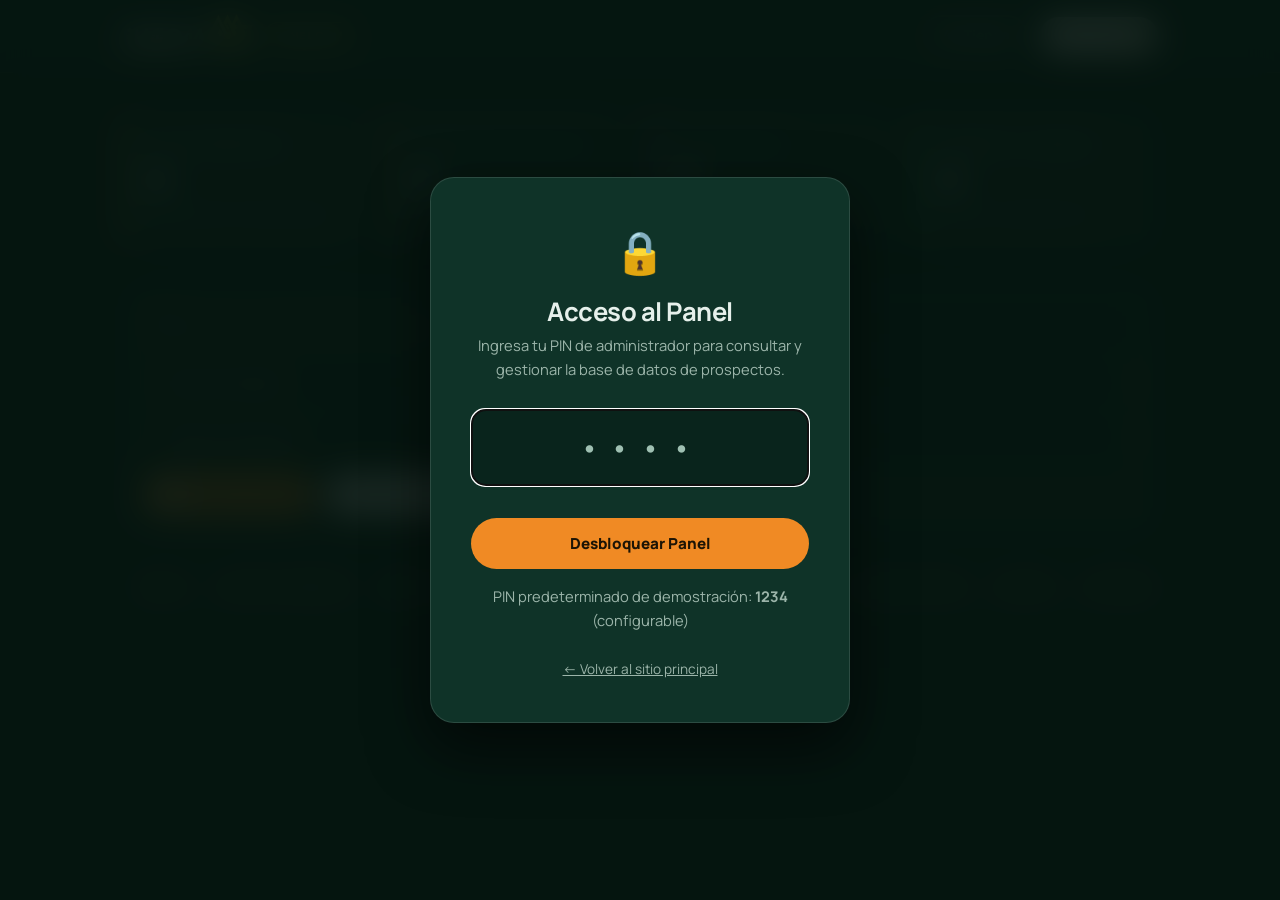
==== admin.html @ a4f00537 "Implementar Panel de Administrador (admin.html), base de datos interactiva exportable y Asistente de" ====
<!DOCTYPE html>
<html lang="es">

<head>
    <meta charset="UTF-8">
    <meta name="viewport" content="width=device-width, initial-scale=1">
    <title>Panel de Administración | ShalomIndustrial Leads</title>
    <link rel="preconnect" href="https://fonts.googleapis.com">
    <link rel="preconnect" href="https://fonts.gstatic.com" crossorigin>
    <link href="https://fonts.googleapis.com/css2?family=Manrope:wght@400;500;600;700;800&display=swap" rel="stylesheet">
    <link rel="stylesheet" href="styles.css">
    <style>
        /* Estilos dedicados para el Panel de Administración */
        .admin-body {
            background: #081a14;
            color: #e6f0eb;
            min-height: 100vh;
        }

        .admin-header {
            background: rgba(10, 40, 32, 0.95);
            border-bottom: 1px solid rgba(255, 255, 255, 0.08);
            position: sticky;
            top: 0;
            z-index: 100;
            backdrop-filter: blur(12px);
        }

        .admin-nav {
            display: flex;
            align-items: center;
            justify-content: space-between;
            height: 72px;
        }

        .admin-badge {
            background: rgba(232, 212, 77, 0.15);
            border: 1px solid rgba(232, 212, 77, 0.4);
            color: var(--limon);
            font-size: 0.72rem;
            font-weight: 800;
            padding: 4px 10px;
            border-radius: 999px;
            text-transform: uppercase;
            letter-spacing: 0.06em;
            margin-left: 10px;
        }

        .admin-main {
            padding: 36px 0 70px;
        }

        /* Bloqueo por PIN */
        .pin-overlay {
            position: fixed;
            inset: 0;
            background: rgba(6, 21, 16, 0.92);
            backdrop-filter: blur(16px);
            z-index: 9999;
            display: flex;
            align-items: center;
            justify-content: center;
            padding: 20px;
        }

        .pin-card {
            background: #0f3328;
            border: 1px solid rgba(255, 255, 255, 0.12);
            border-radius: 24px;
            padding: 40px;
            max-width: 420px;
            width: 100%;
            text-align: center;
            box-shadow: 0 24px 60px rgba(0, 0, 0, 0.6);
        }

        .pin-card h2 {
            font-size: 1.6rem;
            margin-bottom: 8px;
        }

        .pin-card p {
            color: #9cb5aa;
            font-size: 0.92rem;
            margin-bottom: 24px;
        }

        .pin-input {
            width: 100%;
            font-size: 2rem;
            letter-spacing: 0.3em;
            text-align: center;
            padding: 12px;
            margin-bottom: 18px;
            background: #09241c;
            border: 1px solid #235443;
            border-radius: 14px;
            color: #fff;
        }

        .pin-btn {
            width: 100%;
            padding: 13px;
        }

        .pin-hint {
            margin-top: 16px;
            font-size: 0.78rem;
            color: #7b998d;
        }

        /* KPIs */
        .kpis-grid {
            display: grid;
            grid-template-columns: repeat(auto-fit, minmax(220px, 1fr));
            gap: 20px;
            margin-bottom: 32px;
        }

        .kpi-card {
            background: #0d2a21;
            border: 1px solid rgba(255, 255, 255, 0.08);
            border-radius: 18px;
            padding: 24px;
            position: relative;
            overflow: hidden;
            transition: transform 0.2s ease, border-color 0.2s ease;
        }

        .kpi-card:hover {
            transform: translateY(-2px);
            border-color: rgba(232, 212, 77, 0.3);
        }

        .kpi-card::before {
            content: "";
            position: absolute;
            left: 0;
            top: 0;
            bottom: 0;
            width: 4px;
            background: var(--kpi-color, var(--limon));
        }

        .kpi-label {
            font-size: 0.8rem;
            font-weight: 700;
            text-transform: uppercase;
            letter-spacing: 0.05em;
            color: #8dafa1;
            margin-bottom: 8px;
            display: block;
        }

        .kpi-val {
            font-size: 2.2rem;
            font-weight: 800;
            color: #fff;
            line-height: 1;
        }

        .kpi-sub {
            font-size: 0.78rem;
            color: #6d8e80;
            margin-top: 8px;
        }

        /* Barra de Control */
        .control-bar {
            background: #0d2a21;
            border: 1px solid rgba(255, 255, 255, 0.08);
            border-radius: 18px;
            padding: 20px;
            margin-bottom: 24px;
            display: flex;
            flex-wrap: wrap;
            gap: 14px;
            align-items: center;
            justify-content: space-between;
        }

        .search-filters {
            display: flex;
            flex-wrap: wrap;
            gap: 12px;
            flex-grow: 1;
        }

        .search-input {
            min-width: 240px;
            padding: 10px 14px;
            background: #071f17;
            border: 1px solid #1c4b3b;
            color: #fff;
            border-radius: 10px;
            font-size: 0.9rem;
        }

        .filter-select {
            padding: 10px 14px;
            background: #071f17;
            border: 1px solid #1c4b3b;
            color: #fff;
            border-radius: 10px;
            font-size: 0.9rem;
            cursor: pointer;
        }

        .admin-actions {
            display: flex;
            flex-wrap: wrap;
            gap: 10px;
        }

        /* Tabla de Prospectos */
        .table-responsive {
            background: #0d2a21;
            border: 1px solid rgba(255, 255, 255, 0.08);
            border-radius: 20px;
            overflow-x: auto;
            box-shadow: 0 12px 36px rgba(0, 0, 0, 0.25);
        }

        .leads-table {
            width: 100%;
            border-collapse: collapse;
            text-align: left;
            font-size: 0.9rem;
        }

        .leads-table th {
            background: rgba(0, 0, 0, 0.25);
            padding: 16px 18px;
            font-size: 0.76rem;
            text-transform: uppercase;
            letter-spacing: 0.06em;
            color: #8dafa1;
            border-bottom: 1px solid rgba(255, 255, 255, 0.08);
            white-space: nowrap;
        }

        .leads-table td {
            padding: 16px 18px;
            border-bottom: 1px solid rgba(255, 255, 255, 0.05);
            vertical-align: middle;
        }

        .leads-table tr:hover {
            background: rgba(255, 255, 255, 0.02);
        }

        .lead-name {
            font-weight: 700;
            color: #fff;
            font-size: 0.95rem;
            margin-bottom: 2px;
        }

        .lead-source {
            font-size: 0.74rem;
            color: #7b998d;
        }

        .lead-date {
            font-size: 0.8rem;
            color: #9cb5aa;
            white-space: nowrap;
        }

        .lead-phone {
            display: inline-flex;
            align-items: center;
            gap: 6px;
            color: #e2ede7;
            text-decoration: none;
            font-weight: 600;
        }

        .lead-phone:hover {
            color: var(--limon);
        }

        .lead-email {
            color: #9cb5aa;
            text-decoration: none;
            font-size: 0.84rem;
            display: block;
        }

        .lead-email:hover {
            text-decoration: underline;
            color: #fff;
        }

        .product-badge {
            display: inline-block;
            padding: 4px 10px;
            border-radius: 8px;
            font-size: 0.78rem;
            font-weight: 700;
            background: rgba(240, 138, 36, 0.14);
            border: 1px solid rgba(240, 138, 36, 0.3);
            color: #f7a858;
            white-space: nowrap;
        }

        .status-select {
            padding: 6px 10px;
            border-radius: 8px;
            font-size: 0.82rem;
            font-weight: 700;
            border: 1px solid transparent;
            cursor: pointer;
            background: #09241c;
            color: #fff;
        }

        .status-Nuevo {
            background: rgba(240, 138, 36, 0.18);
            border-color: rgba(240, 138, 36, 0.5);
            color: #ffaa5b;
        }

        .status-Contactado {
            background: rgba(56, 149, 255, 0.18);
            border-color: rgba(56, 149, 255, 0.5);
            color: #78b8ff;
        }

        .status-Cotizado {
            background: rgba(175, 82, 222, 0.18);
            border-color: rgba(175, 82, 222, 0.5);
            color: #d19bff;
        }

        .status-Cerrado {
            background: rgba(37, 211, 102, 0.18);
            border-color: rgba(37, 211, 102, 0.5);
            color: #4eed88;
        }

        .table-actions {
            display: flex;
            align-items: center;
            gap: 8px;
            white-space: nowrap;
        }

        .btn-wa-table {
            background: #25d366;
            color: #fff;
            padding: 7px 12px;
            border-radius: 8px;
            font-size: 0.8rem;
            font-weight: 700;
            text-decoration: none;
            display: inline-flex;
            align-items: center;
            gap: 6px;
            transition: transform 0.15s ease, background-color 0.15s ease;
        }

        .btn-wa-table:hover {
            background: #1eb857;
            transform: scale(1.04);
            color: #fff;
        }

        .btn-del {
            background: rgba(235, 87, 87, 0.12);
            border: 1px solid rgba(235, 87, 87, 0.3);
            color: #ff7b7b;
            padding: 6px 10px;
            border-radius: 8px;
            cursor: pointer;
            font-size: 0.8rem;
            transition: all 0.2s ease;
        }

        .btn-del:hover {
            background: #eb5757;
            color: #fff;
        }

        .empty-state {
            padding: 60px 20px;
            text-align: center;
            color: #8dafa1;
        }

        .empty-state p {
            margin-top: 8px;
            font-size: 0.95rem;
        }

        /* Modal Nuevo Lead */
        .modal {
            position: fixed;
            inset: 0;
            background: rgba(0, 0, 0, 0.7);
            backdrop-filter: blur(8px);
            z-index: 99999;
            display: none;
            align-items: center;
            justify-content: center;
            padding: 20px;
        }

        .modal-content {
            background: #0f3328;
            border: 1px solid rgba(255, 255, 255, 0.12);
            border-radius: 20px;
            padding: 32px;
            max-width: 500px;
            width: 100%;
        }

        .modal-header {
            display: flex;
            justify-content: space-between;
            align-items: center;
            margin-bottom: 20px;
        }

        .close-modal {
            background: transparent;
            border: none;
            color: #8dafa1;
            font-size: 1.5rem;
            cursor: pointer;
        }

        .close-modal:hover {
            color: #fff;
        }
    </style>
</head>

<body class="admin-body">

    <!-- Bloqueo de Acceso con PIN (PIN predeterminado: 1234) -->
    <div id="pin-overlay" class="pin-overlay">
        <div class="pin-card">
            <div style="font-size: 2.6rem; margin-bottom: 12px;">🔒</div>
            <h2>Acceso al Panel</h2>
            <p>Ingresa tu PIN de administrador para consultar y gestionar la base de datos de prospectos.</p>
            <form id="pin-form">
                <input type="password" id="admin-pin-input" class="pin-input" maxlength="6" placeholder="••••" autocomplete="current-password" autofocus required>
                <button type="submit" class="btn btn-main pin-btn">Desbloquear Panel</button>
            </form>
            <p class="pin-hint">PIN predeterminado de demostración: <strong>1234</strong> (configurable)</p>
            <div style="margin-top: 14px;">
                <a href="index.html" style="color: #9cb5aa; font-size: 0.85rem; text-decoration: underline;">← Volver al sitio principal</a>
            </div>
        </div>
    </div>

    <!-- Header del Panel -->
    <header class="admin-header">
        <div class="wrap admin-nav">
            <div style="display: flex; align-items: center;">
                <a href="index.html" class="logo" title="Volver al sitio web">
                    <img src="logo.png" alt="Shalom Industrial" class="logo-img">
                </a>
                <span class="admin-badge">Panel CRM</span>
            </div>
            <div style="display: flex; align-items: center; gap: 12px;">
                <a href="index.html" class="btn btn-ghost" style="padding: 8px 16px; font-size: 0.85rem; border-color: rgba(255,255,255,0.2);">Ver Tienda</a>
                <button id="btn-lock" class="btn btn-ghost" style="padding: 8px 16px; font-size: 0.85rem; border-color: rgba(255,255,255,0.2);">Bloquear 🔒</button>
            </div>
        </div>
    </header>

    <!-- Contenido Principal -->
    <main class="admin-main">
        <div class="wrap">

            <!-- KPIs -->
            <div class="kpis-grid">
                <div class="kpi-card" style="--kpi-color: var(--limon);">
                    <span class="kpi-label">Total Prospectos</span>
                    <div class="kpi-val" id="kpi-total">0</div>
                    <div class="kpi-sub">Registrados en la base de datos</div>
                </div>
                <div class="kpi-card" style="--kpi-color: #ffaa5b;">
                    <span class="kpi-label">Nuevos por Contactar</span>
                    <div class="kpi-val" id="kpi-nuevos">0</div>
                    <div class="kpi-sub">Requieren primera llamada/chat</div>
                </div>
                <div class="kpi-card" style="--kpi-color: #d19bff;">
                    <span class="kpi-label">En Cotización</span>
                    <div class="kpi-val" id="kpi-cotizados">0</div>
                    <div class="kpi-sub">Propuesta enviada al empaque</div>
                </div>
                <div class="kpi-card" style="--kpi-color: #4eed88;">
                    <span class="kpi-label">Cerrados / Ganados</span>
                    <div class="kpi-val" id="kpi-cerrados">0</div>
                    <div class="kpi-sub">Clientes con pedido formal</div>
                </div>
            </div>

            <!-- Barra de Búsqueda y Control -->
            <div class="control-bar">
                <div class="search-filters">
                    <input type="text" id="admin-search" class="search-input" placeholder="🔍 Buscar por nombre, teléfono, empresa...">
                    <select id="filter-estado" class="filter-select">
                        <option value="todos">Todos los Estados</option>
                        <option value="Nuevo">Nuevos</option>
                        <option value="Contactado">Contactados</option>
                        <option value="Cotizado">Cotizados</option>
                        <option value="Cerrado">Cerrados</option>
                    </select>
                    <select id="filter-producto" class="filter-select">
                        <option value="todos">Todos los Productos</option>
                        <option value="Carnauba">Cera Carnauba</option>
                        <option value="Normal">Cera Normal</option>
                        <option value="Saniclean">Saniclean</option>
                        <option value="Sin Gras">Sin Gras</option>
                    </select>
                </div>
                <div class="admin-actions">
                    <button id="btn-export-csv" class="btn btn-main" style="padding: 10px 18px; font-size: 0.88rem;">📊 Exportar a Excel</button>
                    <button id="btn-new-lead" class="btn btn-ghost" style="padding: 10px 18px; font-size: 0.88rem; border-color: rgba(255,255,255,0.2);">+ Nuevo Prospecto</button>
                    <button id="btn-seed" class="btn btn-ghost" style="padding: 10px 14px; font-size: 0.82rem; border-color: rgba(255,255,255,0.2);" title="Cargar 3 prospectos de prueba">🧪 Cargar Demo</button>
                </div>
            </div>

            <!-- Tabla de Prospectos -->
            <div class="table-responsive">
                <table class="leads-table">
                    <thead>
                        <tr>
                            <th>Fecha</th>
                            <th>Cliente / Empresa</th>
                            <th>Teléfono / WhatsApp</th>
                            <th>Correo</th>
                            <th>Producto de Interés</th>
                            <th>Volumen / Notas</th>
                            <th>Estado</th>
                            <th>Acciones</th>
                        </tr>
                    </thead>
                    <tbody id="leads-tbody">
                        <!-- Generado dinámicamente con JavaScript -->
                    </tbody>
                </table>
                <div id="empty-state" class="empty-state" style="display: none;">
                    <div style="font-size: 2.4rem;">📭</div>
                    <h3>No se encontraron prospectos</h3>
                    <p>No hay registros que coincidan con los filtros o la base de datos aún no tiene solicitudes.</p>
                </div>
            </div>

        </div>
    </main>

    <!-- Modal Nuevo Prospecto Manual -->
    <div id="modal-new-lead" class="modal">
        <div class="modal-content">
            <div class="modal-header">
                <h3>Agregar Prospecto Manual</h3>
                <button type="button" class="close-modal" id="close-modal-lead">&times;</button>
            </div>
            <form id="form-manual-lead">
                <div style="display: grid; gap: 12px;">
                    <input type="text" id="manual-nombre" placeholder="Nombre completo o Empresa" required>
                    <input type="tel" id="manual-telefono" placeholder="Teléfono o WhatsApp (10 dígitos)" required>
                    <input type="email" id="manual-email" placeholder="Correo electrónico">
                    <select id="manual-interes" required>
                        <option value="Cera con Carnauba ($9,000)">Cera con Carnauba ($9,000)</option>
                        <option value="Cera Normal ($5,000)">Cera Normal ($5,000)</option>
                        <option value="Saniclean 20 lt ($1,350)">Saniclean 20 lt ($1,350)</option>
                        <option value="Sin Gras 20 lt ($1,350)">Sin Gras 20 lt ($1,350)</option>
                        <option value="Sin Gras 200 lt ($9,500)">Sin Gras 200 lt ($9,500)</option>
                    </select>
                    <textarea id="manual-mensaje" rows="3" placeholder="Volumen estimado y destino"></textarea>
                    <button type="submit" class="btn btn-main" style="width: 100%;">Guardar Prospecto</button>
                </div>
            </form>
        </div>
    </div>

    <!-- Scripts -->
    <script src="script.js"></script>
    <script>
        document.addEventListener('DOMContentLoaded', () => {
            const PIN_STORAGE_KEY = 'shalom_admin_auth';
            const CORRECT_PIN = localStorage.getItem('shalom_admin_custom_pin') || '1234';

            const pinOverlay = document.getElementById('pin-overlay');
            const pinForm = document.getElementById('pin-form');
            const pinInput = document.getElementById('admin-pin-input');
            const btnLock = document.getElementById('btn-lock');

            // 1. Verificación de Autenticación
            if (sessionStorage.getItem(PIN_STORAGE_KEY) === 'true') {
                pinOverlay.style.display = 'none';
                renderDashboard();
            } else {
                pinOverlay.style.display = 'flex';
                pinInput.focus();
            }

            pinForm.addEventListener('submit', (e) => {
                e.preventDefault();
                if (pinInput.value === CORRECT_PIN) {
                    sessionStorage.setItem(PIN_STORAGE_KEY, 'true');
                    pinOverlay.style.display = 'none';
                    renderDashboard();
                } else {
                    alert('PIN incorrecto. Intenta nuevamente.');
                    pinInput.value = '';
                    pinInput.focus();
                }
            });

            btnLock.addEventListener('click', () => {
                sessionStorage.removeItem(PIN_STORAGE_KEY);
                pinOverlay.style.display = 'flex';
                pinInput.value = '';
                pinInput.focus();
            });

            // 2. Renderizado del Dashboard y Leads
            const tbody = document.getElementById('leads-tbody');
            const emptyState = document.getElementById('empty-state');
            const searchInput = document.getElementById('admin-search');
            const filterEstado = document.getElementById('filter-estado');
            const filterProducto = document.getElementById('filter-producto');

            function renderDashboard() {
                if (!window.ShalomDB) return;
                const leads = window.ShalomDB.getLeads();

                // Actualizar KPIs
                document.getElementById('kpi-total').textContent = leads.length;
                document.getElementById('kpi-nuevos').textContent = leads.filter(l => l.estado === 'Nuevo').length;
                document.getElementById('kpi-cotizados').textContent = leads.filter(l => l.estado === 'Cotizado').length;
                document.getElementById('kpi-cerrados').textContent = leads.filter(l => l.estado === 'Cerrado').length;

                // Filtrar leads
                const query = (searchInput.value || '').toLowerCase().trim();
                const estadoVal = filterEstado.value;
                const productoVal = filterProducto.value;

                const filtered = leads.filter(l => {
                    const matchQuery = !query || 
                        (l.nombre && l.nombre.toLowerCase().includes(query)) ||
                        (l.telefono && l.telefono.toLowerCase().includes(query)) ||
                        (l.email && l.email.toLowerCase().includes(query)) ||
                        (l.interes && l.interes.toLowerCase().includes(query)) ||
                        (l.mensaje && l.mensaje.toLowerCase().includes(query));

                    const matchEstado = estadoVal === 'todos' || l.estado === estadoVal;
                    const matchProducto = productoVal === 'todos' || (l.interes && l.interes.toLowerCase().includes(productoVal.toLowerCase()));

                    return matchQuery && matchEstado && matchProducto;
                });

                if (filtered.length === 0) {
                    tbody.innerHTML = '';
                    emptyState.style.display = 'block';
                    return;
                }

                emptyState.style.display = 'none';
                tbody.innerHTML = filtered.map(lead => {
                    const cleanPhone = (lead.telefono || '').replace(/\D/g, '');
                    const waText = encodeURIComponent(`Hola ${lead.nombre}, te contactamos de ShalomIndustrial respecto a tu solicitud de ${lead.interes}. ¿En qué podemos apoyarte?`);
                    const waLink = `https://wa.me/${cleanPhone.startsWith('52') ? cleanPhone : '52' + cleanPhone}?text=${waText}`;

                    return `
                        <tr data-id="${lead.id}">
                            <td>
                                <div class="lead-date">${lead.fecha}</div>
                                <div class="lead-source">${lead.origen || 'Web'}</div>
                            </td>
                            <td>
                                <div class="lead-name">${lead.nombre}</div>
                            </td>
                            <td>
                                <a href="tel:${cleanPhone}" class="lead-phone">📞 ${lead.telefono}</a>
                            </td>
                            <td>
                                ${lead.email ? `<a href="mailto:${lead.email}" class="lead-email">${lead.email}</a>` : '<span style="color:#6d8e80;">-</span>'}
                            </td>
                            <td>
                                <span class="product-badge">${lead.interes}</span>
                            </td>
                            <td style="max-width: 240px; font-size: 0.85rem; color: #b6cec4;">
                                ${lead.mensaje}
                            </td>
                            <td>
                                <select class="status-select status-${lead.estado}" onchange="changeStatus('${lead.id}', this.value)">
                                    <option value="Nuevo" ${lead.estado === 'Nuevo' ? 'selected' : ''}>Nuevo</option>
                                    <option value="Contactado" ${lead.estado === 'Contactado' ? 'selected' : ''}>Contactado</option>
                                    <option value="Cotizado" ${lead.estado === 'Cotizado' ? 'selected' : ''}>Cotizado</option>
                                    <option value="Cerrado" ${lead.estado === 'Cerrado' ? 'selected' : ''}>Cerrado</option>
                                </select>
                            </td>
                            <td>
                                <div class="table-actions">
                                    <a href="${waLink}" target="_blank" rel="noopener noreferrer" class="btn-wa-table" title="Enviar WhatsApp al prospecto">
                                        💬 WhatsApp
                                    </a>
                                    <button class="btn-del" onclick="deleteLead('${lead.id}')" title="Eliminar registro">✕</button>
                                </div>
                            </td>
                        </tr>
                    `;
                }).join('');
            }

            // Exponer funciones globales para interactuar con la tabla
            window.changeStatus = function (id, nuevoEstado) {
                if (window.ShalomDB.updateLeadStatus(id, nuevoEstado)) {
                    renderDashboard();
                }
            };

            window.deleteLead = function (id) {
                if (confirm('¿Estás seguro de que deseas eliminar este prospecto?')) {
                    if (window.ShalomDB.deleteLead(id)) {
                        renderDashboard();
                    }
                }
            };

            // Eventos de búsqueda y filtros
            searchInput.addEventListener('input', renderDashboard);
            filterEstado.addEventListener('change', renderDashboard);
            filterProducto.addEventListener('change', renderDashboard);

            // Exportación CSV
            document.getElementById('btn-export-csv').addEventListener('click', () => {
                window.ShalomDB.exportCSV();
            });

            // Cargar datos demo si se presiona el botón
            document.getElementById('btn-seed').addEventListener('click', () => {
                window.ShalomDB.seedSamples();
                renderDashboard();
            });

            // Modal Nuevo Prospecto Manual
            const modal = document.getElementById('modal-new-lead');
            const btnOpenModal = document.getElementById('btn-new-lead');
            const btnCloseModal = document.getElementById('close-modal-lead');
            const formManual = document.getElementById('form-manual-lead');

            btnOpenModal.addEventListener('click', () => modal.style.display = 'flex');
            btnCloseModal.addEventListener('click', () => modal.style.display = 'none');
            window.addEventListener('click', (e) => {
                if (e.target === modal) modal.style.display = 'none';
            });

            formManual.addEventListener('submit', (e) => {
                e.preventDefault();
                window.ShalomDB.saveLead({
                    nombre: document.getElementById('manual-nombre').value,
                    telefono: document.getElementById('manual-telefono').value,
                    email: document.getElementById('manual-email').value,
                    interes: document.getElementById('manual-interes').value,
                    mensaje: document.getElementById('manual-mensaje').value,
                    origen: 'Panel Manual'
                });
                formManual.reset();
                modal.style.display = 'none';
                renderDashboard();
            });

            // Si se agrega un prospecto en otra pestaña o desde el formulario de la tienda
            window.addEventListener('shalom_lead_added', () => {
                renderDashboard();
            });
        });
    </script>
</body>

</html>
---- styles.css ----
/* ===== SISTEMA DE DISEÑO (cambia aquí colores y se actualiza todo) ===== */

:root {
    --verde: #0f4c3a;
    --verde-osc: #0a3328;
    --limon: #e8d44d;
    --naranja: #f08a24;
    --pina: #d9a521;
    --bg: #fbfaf5;
    --surface: #ffffff;
    --text: #16241f;
    --muted: #5b6b64;
    --line: #e3e6dc;
    --radio: 18px;
    --font: "Manrope", system-ui, -apple-system, "Segoe UI", Arial, sans-serif;
}

@media (prefers-color-scheme:dark) {
     :root {
        --bg: #0c1713;
        --surface: #13231d;
        --text: #eef2ec;
        --muted: #9fb0a8;
        --line: #223a31;
    }
}

* {
    box-sizing: border-box;
    margin: 0;
    padding: 0;
}

html {
    scroll-behavior: smooth;
    -webkit-text-size-adjust: 100%;
}

body {
    font-family: var(--font);
    background: var(--bg);
    color: var(--text);
    line-height: 1.6;
    overflow-x: hidden;
    width: 100%;
    -webkit-font-smoothing: antialiased;
    -webkit-tap-highlight-color: transparent;
}

.wrap {
    max-width: 1080px;
    margin: 0 auto;
    padding: 0 22px;
    width: 100%;
}

section {
    padding: 80px 0
}

h1,
h2,
h3 {
    line-height: 1.15;
    letter-spacing: -.02em
}

h2 {
    font-size: clamp(1.7rem, 3.5vw, 2.4rem);
    margin-bottom: 12px
}

.eyebrow {
    font-size: .78rem;
    font-weight: 800;
    letter-spacing: .14em;
    text-transform: uppercase;
    color: var(--naranja);
    margin-bottom: 10px;
    display: block
}

.lead {
    color: var(--muted);
    max-width: 56ch
}

.btn {
    display: inline-block;
    padding: 13px 26px;
    border-radius: 999px;
    font-weight: 800;
    text-decoration: none;
    font-size: .95rem;
    border: 2px solid transparent;
    cursor: pointer;
    font-family: inherit
}

.btn-main {
    background: var(--naranja);
    color: #1c1405
}

.btn-ghost {
    border-color: rgba(255, 255, 255, .45);
    color: #fff
}


/* Navegación */

.site-header {
    position: sticky;
    top: 0;
    z-index: 1000;
    background: rgba(10, 51, 40, 0.95);
    backdrop-filter: blur(14px);
    -webkit-backdrop-filter: blur(14px);
    border-bottom: 1px solid rgba(255, 255, 255, 0.08);
    transition: background-color 0.3s ease, box-shadow 0.3s ease, border-color 0.3s ease;
}

.site-header.scrolled {
    background: rgba(8, 40, 31, 0.98);
    box-shadow: 0 8px 24px rgba(0, 0, 0, 0.28);
    border-bottom-color: rgba(255, 255, 255, 0.14);
}

.nav-container {
    display: flex;
    align-items: center;
    justify-content: space-between;
    height: 72px;
}

.logo {
    display: inline-flex;
    align-items: center;
    gap: 12px;
    font-weight: 800;
    font-size: 1.25rem;
    letter-spacing: -0.02em;
    color: #fff;
    text-decoration: none;
    transition: opacity 0.2s ease, transform 0.2s ease;
}

.logo:hover {
    opacity: 0.92;
    transform: translateY(-1px);
}

.logo-img {
    height: 46px;
    max-width: 210px;
    width: auto;
    display: block;
    object-fit: contain;
    filter: drop-shadow(0 2px 6px rgba(0, 0, 0, 0.25));
}

.logo-icon {
    display: flex;
    align-items: center;
    justify-content: center;
    width: 38px;
    height: 38px;
    border-radius: 10px;
    background: linear-gradient(135deg, #187a5d, #0f4c3a);
    border: 1px solid rgba(232, 212, 77, 0.4);
    color: var(--limon);
    box-shadow: 0 2px 10px rgba(0, 0, 0, 0.25);
    flex-shrink: 0;
}

.logo-brand span {
    color: var(--limon);
}

.nav-menu {
    display: flex;
    align-items: center;
}

.nav-list {
    display: flex;
    gap: 12px;
    list-style: none;
    align-items: center;
    margin: 0;
    padding: 0;
}

.nav-link {
    display: inline-flex;
    align-items: center;
    gap: 6px;
    color: #dbe7e1;
    text-decoration: none;
    font-weight: 600;
    font-size: 0.92rem;
    padding: 8px 14px;
    border-radius: 8px;
    transition: color 0.2s ease, background-color 0.2s ease, border-color 0.2s ease;
}

.nav-link:hover,
.nav-link.active {
    color: #ffffff;
    background: rgba(255, 255, 255, 0.08);
}

.nav-link-highlight {
    background: rgba(232, 212, 77, 0.08);
    border: 1px solid rgba(232, 212, 77, 0.25);
    color: #f7f9f8;
}

.nav-link-highlight:hover,
.nav-link-highlight.active {
    background: rgba(232, 212, 77, 0.16);
    border-color: rgba(232, 212, 77, 0.45);
    color: #ffffff;
}

.nav-badge {
    font-size: 0.68rem;
    font-weight: 800;
    text-transform: uppercase;
    letter-spacing: 0.04em;
    padding: 2px 7px;
    border-radius: 999px;
    background: var(--limon);
    color: #1c1405;
    line-height: 1.2;
}

.btn-nav {
    padding: 9px 22px;
    font-size: 0.9rem;
    box-shadow: 0 4px 14px rgba(240, 138, 36, 0.35);
    transition: transform 0.2s ease, box-shadow 0.2s ease;
}

.btn-nav:hover {
    transform: translateY(-2px);
    box-shadow: 0 6px 20px rgba(240, 138, 36, 0.5);
}

/* Botón Hamburguesa Móvil */
.nav-toggle {
    display: none;
    background: rgba(255, 255, 255, 0.05);
    border: 1px solid rgba(255, 255, 255, 0.18);
    border-radius: 10px;
    width: 42px;
    height: 42px;
    padding: 0;
    cursor: pointer;
    align-items: center;
    justify-content: center;
    flex-direction: column;
    gap: 5px;
    transition: background-color 0.2s ease, border-color 0.2s ease;
}

.nav-toggle:hover {
    background: rgba(255, 255, 255, 0.12);
    border-color: rgba(255, 255, 255, 0.3);
}

.hamburger-bar {
    display: block;
    width: 22px;
    height: 2px;
    background-color: #ffffff;
    border-radius: 2px;
    transition: transform 0.3s cubic-bezier(0.4, 0, 0.2, 1), opacity 0.3s ease;
}

.nav-toggle.is-active .hamburger-bar:nth-child(1) {
    transform: translateY(7px) rotate(45deg);
}

.nav-toggle.is-active .hamburger-bar:nth-child(2) {
    opacity: 0;
}

.nav-toggle.is-active .hamburger-bar:nth-child(3) {
    transform: translateY(-7px) rotate(-45deg);
}


/* Hero */

.hero {
    background: radial-gradient(circle at 80% 30%, #17624b, var(--verde-osc) 60%);
    color: #fff;
    padding: 90px 0;
    overflow: hidden
}

.hero-grid {
    display: grid;
    grid-template-columns: 1.1fr .9fr;
    gap: 40px;
    align-items: center
}

.hero h1 {
    font-size: clamp(2.2rem, 5vw, 3.6rem);
    font-weight: 800;
    margin-bottom: 18px
}

.hero h1 em {
    font-style: normal;
    color: var(--limon)
}

.hero-lead {
    color: #e2ede7;
    font-size: 1.05rem;
    line-height: 1.6;
    max-width: 54ch;
    margin-bottom: 22px;
}

.hero-lead strong {
    color: #ffffff;
}

.hero-lead em {
    color: var(--limon);
    font-style: normal;
}

.hero-points {
    display: flex;
    flex-direction: column;
    gap: 12px;
    margin-bottom: 30px;
    max-width: 52ch;
}

.hero-point {
    display: flex;
    align-items: flex-start;
    gap: 12px;
    font-size: 0.94rem;
    color: #cfe0d8;
    line-height: 1.45;
}

.point-dot {
    display: inline-flex;
    align-items: center;
    justify-content: center;
    width: 22px;
    height: 22px;
    border-radius: 50%;
    background: rgba(232, 212, 77, 0.2);
    color: var(--limon);
    font-size: 0.78rem;
    font-weight: 800;
    flex-shrink: 0;
    margin-top: 2px;
    border: 1px solid rgba(232, 212, 77, 0.4);
}

.hero-point strong {
    color: #ffffff;
}

.hero .btns {
    display: flex;
    gap: 14px;
    flex-wrap: wrap;
    align-items: center;
}

.btn-whatsapp {
    background: #25d366;
    color: #ffffff;
    display: inline-flex;
    align-items: center;
    gap: 10px;
    box-shadow: 0 4px 18px rgba(37, 211, 102, 0.38);
    transition: transform 0.2s ease, box-shadow 0.2s ease, background-color 0.2s ease;
}

.btn-whatsapp:hover {
    background: #20bd5a;
    transform: translateY(-2px);
    box-shadow: 0 8px 26px rgba(37, 211, 102, 0.58);
    color: #ffffff;
}

.btn-whatsapp svg {
    flex-shrink: 0;
}

/* Botón flotante de WhatsApp */
.floating-whatsapp {
    position: fixed;
    bottom: 26px;
    right: 26px;
    z-index: 9999;
    width: 58px;
    height: 58px;
    border-radius: 50%;
    background: #25d366;
    color: #ffffff;
    display: flex;
    align-items: center;
    justify-content: center;
    box-shadow: 0 8px 24px rgba(0, 0, 0, 0.28), 0 2px 8px rgba(37, 211, 102, 0.4);
    text-decoration: none;
    transition: transform 0.25s cubic-bezier(0.34, 1.56, 0.64, 1), box-shadow 0.25s ease;
    animation: floatBounce 4s ease-in-out infinite;
}

.floating-whatsapp:hover {
    transform: scale(1.1) translateY(-4px);
    box-shadow: 0 12px 30px rgba(37, 211, 102, 0.6);
    color: #ffffff;
}

@keyframes floatBounce {
    0%, 100% {
        transform: translateY(0);
    }
    50% {
        transform: translateY(-6px);
    }
}

.slices {
    position: relative;
    height: 340px
}

.slice {
    position: absolute;
    border-radius: 50%;
    aspect-ratio: 1;
    background: radial-gradient(circle, #fff6 0 6%, transparent 7%), repeating-conic-gradient(var(--c1) 0 22deg, var(--c2) 22deg 30deg);
    box-shadow: inset 0 0 0 12px var(--rind), 0 18px 40px #0005
}

.s1 {
    --c1: #f6e46a;
    --c2: #fff3a6;
    --rind: #e8d44d;
    width: 230px;
    top: 0;
    right: 90px
}

.s2 {
    --c1: #f7a23c;
    --c2: #ffc983;
    --rind: #f08a24;
    width: 190px;
    bottom: 0;
    right: 0
}

.s3 {
    --c1: #e8bd45;
    --c2: #f6dc8e;
    --rind: #c9941b;
    width: 150px;
    bottom: 10px;
    left: 20px
}


/* Beneficios */

.cards3 {
    display: grid;
    grid-template-columns: repeat(3, 1fr);
    gap: 20px;
    margin-top: 36px
}

.card {
    background: var(--surface);
    border: 1px solid var(--line);
    border-radius: var(--radio);
    padding: 26px
}

.icon {
    width: 46px;
    height: 46px;
    border-radius: 14px;
    background: var(--verde);
    color: var(--limon);
    display: grid;
    place-items: center;
    font-weight: 800;
    margin-bottom: 16px
}

.card h3 {
    font-size: 1.1rem;
    margin-bottom: 6px
}

.card p {
    color: var(--muted);
    font-size: .95rem
}


/* Productos */

#productos {
    background: color-mix(in srgb, var(--verde) 6%, var(--bg));
    border-top: 1px solid var(--line);
    border-bottom: 1px solid var(--line);
}

.products-grid {
    display: grid;
    grid-template-columns: repeat(auto-fit, minmax(290px, 1fr));
    gap: 24px;
    margin-top: 36px;
}

.prod {
    display: flex;
    flex-direction: column;
    overflow: hidden;
    padding: 0;
    border-radius: var(--radio);
    border: 1px solid var(--line);
    background: var(--surface);
    transition: transform 0.25s ease, box-shadow 0.25s ease, border-color 0.25s ease;
}

.prod:hover {
    transform: translateY(-5px);
    box-shadow: 0 16px 36px rgba(0, 0, 0, 0.08);
    border-color: rgba(15, 76, 58, 0.35);
}

.prod-top {
    height: 130px;
    position: relative;
    display: flex;
    align-items: center;
    justify-content: center;
    background: #f8f6ea;
}

.prod-carnauba {
    background: linear-gradient(135deg, #fceda7, #f7d568);
    color: #724e03;
}

.prod-normal {
    background: linear-gradient(135deg, #f9e8ba, #e7cb82);
    color: #634305;
}

.prod-saniclean {
    background: linear-gradient(135deg, #d4f3e6, #a1e2c8);
    color: #0c5740;
}

.prod-singras {
    background: linear-gradient(135deg, #fedbb3, #fbb873);
    color: #7b3803;
}

.prod-singras-bulk {
    background: linear-gradient(135deg, #f5cf9e, #ea9f48);
    color: #622b02;
}

.prod-tag {
    position: absolute;
    top: 14px;
    left: 16px;
    font-size: 0.72rem;
    font-weight: 800;
    text-transform: uppercase;
    letter-spacing: 0.05em;
    padding: 3px 10px;
    border-radius: 999px;
    background: rgba(255, 255, 255, 0.88);
    color: #1c2621;
    box-shadow: 0 2px 6px rgba(0, 0, 0, 0.08);
}

.prod-icon-wrapper {
    display: flex;
    align-items: center;
    justify-content: center;
    width: 60px;
    height: 60px;
    border-radius: 50%;
    background: rgba(255, 255, 255, 0.45);
    backdrop-filter: blur(4px);
    box-shadow: 0 2px 10px rgba(0, 0, 0, 0.06);
}

.prod-body {
    padding: 26px;
    display: flex;
    flex-direction: column;
    flex-grow: 1;
}

.prod-body h3 {
    font-size: 1.25rem;
    margin-bottom: 6px;
}

.prod-price {
    display: flex;
    align-items: baseline;
    gap: 6px;
    margin-bottom: 12px;
}

.price-val {
    font-size: 1.7rem;
    font-weight: 800;
    color: var(--verde);
    line-height: 1.1;
}

@media (prefers-color-scheme: dark) {
    .price-val {
        color: var(--limon);
    }
}

.price-unit {
    font-size: 0.82rem;
    color: var(--muted);
    font-weight: 700;
}

.prod-desc {
    font-size: 0.92rem;
    color: var(--muted);
    margin-bottom: 16px;
    line-height: 1.5;
}

.prod-body ul {
    list-style: none;
    margin: 0 0 22px 0;
    padding: 0;
    font-size: 0.9rem;
    color: var(--muted);
    flex-grow: 1;
}

.prod-body li {
    margin-bottom: 6px;
    display: flex;
    align-items: flex-start;
}

.prod-body li::before {
    content: "✓";
    color: var(--naranja);
    font-weight: 800;
    margin-right: 8px;
    flex-shrink: 0;
}

.btn-card {
    display: inline-flex;
    align-items: center;
    justify-content: center;
    width: 100%;
    text-align: center;
    padding: 11px 18px;
    border-radius: 12px;
    font-size: 0.92rem;
    font-weight: 700;
    color: var(--verde-osc);
    background: rgba(15, 76, 58, 0.08);
    border: 1px solid rgba(15, 76, 58, 0.18);
    text-decoration: none;
    transition: all 0.2s ease;
}

.btn-card:hover {
    background: var(--verde);
    color: #fff;
    border-color: var(--verde);
}

@media (prefers-color-scheme: dark) {
    .btn-card {
        color: #fff;
        background: rgba(255, 255, 255, 0.08);
        border-color: rgba(255, 255, 255, 0.18);
    }
    .btn-card:hover {
        background: var(--limon);
        color: #1c1405;
        border-color: var(--limon);
    }
}

/* Aviso de IVA */
.iva-notice {
    display: flex;
    align-items: center;
    gap: 14px;
    margin-top: 36px;
    padding: 18px 24px;
    background: var(--surface);
    border: 1px solid var(--line);
    border-left: 5px solid var(--naranja);
    border-radius: 14px;
    box-shadow: 0 4px 16px rgba(0, 0, 0, 0.03);
}

.iva-icon {
    color: var(--naranja);
    display: flex;
    align-items: center;
    flex-shrink: 0;
}

.iva-text {
    margin: 0;
    font-size: 0.95rem;
    color: var(--muted);
}

.iva-text strong {
    color: var(--text);
}



/* Exportación */

.export {
    display: grid;
    grid-template-columns: 1fr 1fr;
    gap: 40px;
    align-items: center
}

.stats {
    display: grid;
    grid-template-columns: 1fr 1fr;
    gap: 16px
}

.stat {
    background: var(--verde);
    color: #fff;
    border-radius: var(--radio);
    padding: 24px
}

.stat b {
    display: block;
    font-size: 2rem;
    color: var(--limon)
}

.stat span {
    font-size: .88rem;
    color: #cfe0d8
}


/* Contacto */

#contacto {
    background: var(--verde-osc);
    color: #fff
}

#contacto .lead {
    color: #cfe0d8
}

form {
    display: grid;
    gap: 14px;
    margin-top: 28px;
    max-width: 560px
}

input,
select,
textarea {
    width: 100%;
    padding: 14px 16px;
    border-radius: 12px;
    border: 1px solid #2f5f4f;
    background: #0f3d30;
    color: #fff;
    font: inherit;
    font-size: 16px; /* Previene zoom automático en iOS Safari */
}

input::placeholder,
textarea::placeholder {
    color: #9fc0b2
}

footer {
    background: #06251c;
    color: #9fc0b2;
    padding: 28px 0;
    font-size: .88rem
}

footer .wrap {
    display: flex;
    justify-content: space-between;
    flex-wrap: wrap;
    gap: 10px
}

@media (max-width: 860px) {
    .wrap {
        padding: 0 18px;
    }

    section {
        padding: 56px 0;
    }

    .hero-grid,
    .export,
    .cards3 {
        grid-template-columns: 1fr;
    }

    .hero {
        padding: 56px 0 60px;
    }

    .hero h1 {
        font-size: clamp(1.85rem, 6.8vw, 2.7rem);
    }

    /* Frutas decorativas adaptadas para no desbordar */
    .slices {
        height: 220px;
        max-width: 290px;
        margin: 16px auto 0;
        position: relative;
    }

    .s1 {
        width: 150px;
        top: 0;
        right: 15px;
    }

    .s2 {
        width: 130px;
        bottom: 0;
        right: 0;
    }

    .s3 {
        width: 105px;
        bottom: 10px;
        left: 0;
    }

    .logo-img {
        height: 38px;
        max-width: 160px;
    }

    .nav-toggle {
        display: flex;
    }

    .nav-menu {
        position: fixed;
        top: 72px;
        left: 0;
        right: 0;
        max-height: calc(100vh - 72px);
        overflow-y: auto;
        -webkit-overflow-scrolling: touch;
        background: rgba(8, 38, 30, 0.98);
        backdrop-filter: blur(18px);
        -webkit-backdrop-filter: blur(18px);
        border-bottom: 1px solid rgba(255, 255, 255, 0.1);
        padding: 20px 20px 28px;
        box-shadow: 0 20px 40px rgba(0, 0, 0, 0.45);
        opacity: 0;
        visibility: hidden;
        transform: translateY(-12px);
        transition: opacity 0.25s ease, transform 0.25s ease, visibility 0.25s ease;
        z-index: 999;
    }

    .nav-menu.is-active {
        opacity: 1;
        visibility: visible;
        transform: translateY(0);
    }

    .nav-list {
        flex-direction: column;
        align-items: stretch;
        gap: 6px;
    }

    .nav-link {
        padding: 13px 16px;
        font-size: 1.02rem;
        border-radius: 10px;
        justify-content: space-between;
        min-height: 48px;
    }

    .nav-cta-item {
        margin-top: 10px;
    }

    .nav-cta-item .btn {
        display: block;
        text-align: center;
        width: 100%;
        padding: 14px;
        font-size: 0.98rem;
    }

    /* Productos */
    .products-grid {
        grid-template-columns: repeat(auto-fit, minmax(260px, 1fr));
        gap: 20px;
        margin-top: 28px;
    }

    .prod-body {
        padding: 22px 20px;
    }

    .prod-top {
        height: 115px;
    }

    .price-val {
        font-size: 1.55rem;
    }

    .iva-notice {
        flex-direction: column;
        align-items: flex-start;
        gap: 12px;
        padding: 16px 20px;
    }

    /* Exportación */
    .export {
        gap: 28px;
    }

    .stats {
        gap: 12px;
    }

    .stat {
        padding: 20px;
    }

    .stat b {
        font-size: 1.75rem;
    }

    /* Botón flotante WhatsApp */
    .floating-whatsapp {
        bottom: 20px;
        right: 20px;
        width: 52px;
        height: 52px;
    }

    .floating-whatsapp svg {
        width: 28px;
        height: 28px;
    }

    /* Página Documentación */
    .docs-page {
        padding: 36px 0 60px;
    }

    .redirect-hero-card {
        padding: 28px 20px;
        border-radius: 18px;
        margin-bottom: 36px;
    }

    .redirect-hero-card h1 {
        font-size: 1.65rem;
    }

    .redirect-actions {
        flex-direction: column;
        align-items: stretch;
        width: 100%;
        gap: 10px;
    }

    .redirect-actions .btn {
        width: 100%;
        text-align: center;
        justify-content: center;
        padding: 13px;
    }

    .redirect-info-note {
        flex-direction: column;
        align-items: flex-start;
        width: 100%;
        gap: 6px;
        word-break: break-all;
    }

    .docs-grid {
        grid-template-columns: 1fr;
        gap: 16px;
    }
}

@media (max-width: 540px) {
    .wrap {
        padding: 0 16px;
    }

    section {
        padding: 44px 0;
    }

    .hero {
        padding: 44px 0 50px;
    }

    .hero h1 {
        font-size: 1.85rem;
    }

    .hero-lead {
        font-size: 0.95rem;
        margin-bottom: 18px;
    }

    .hero-points {
        gap: 10px;
        margin-bottom: 24px;
    }

    .hero-point {
        font-size: 0.88rem;
        gap: 10px;
    }

    .point-dot {
        width: 20px;
        height: 20px;
        font-size: 0.72rem;
    }

    .hero .btns {
        flex-direction: column;
        width: 100%;
        gap: 10px;
    }

    .hero .btns .btn {
        width: 100%;
        text-align: center;
        justify-content: center;
        padding: 13px 20px;
    }

    .products-grid {
        grid-template-columns: 1fr;
    }

    .stats {
        grid-template-columns: 1fr;
    }

    h2 {
        font-size: 1.55rem;
    }

    .lead {
        font-size: 0.92rem;
    }

    form button.btn {
        width: 100%;
        padding: 14px;
    }

    footer .wrap {
        flex-direction: column;
        align-items: center;
        text-align: center;
        gap: 12px;
    }
}

/* ===== SECCIÓN Y PÁGINA DE DOCUMENTACIÓN ===== */

.docs-page {
    padding: 60px 0 90px;
    min-height: calc(100vh - 72px - 80px);
}

.redirect-hero-card {
    background: var(--surface);
    border: 1px solid var(--line);
    border-radius: 24px;
    padding: 44px;
    margin-bottom: 48px;
    box-shadow: 0 16px 40px rgba(0, 0, 0, 0.05);
    position: relative;
    overflow: hidden;
}

.redirect-hero-card::before {
    content: "";
    position: absolute;
    top: 0;
    left: 0;
    right: 0;
    height: 4px;
    background: linear-gradient(90deg, var(--verde), var(--limon), var(--naranja));
}

.redirect-status {
    display: inline-flex;
    align-items: center;
    gap: 8px;
    padding: 6px 14px;
    background: rgba(15, 76, 58, 0.08);
    border: 1px solid rgba(15, 76, 58, 0.15);
    border-radius: 999px;
    color: var(--verde);
    font-size: 0.82rem;
    font-weight: 700;
    margin-bottom: 18px;
}

@media (prefers-color-scheme: dark) {
    .redirect-status {
        background: rgba(232, 212, 77, 0.12);
        border-color: rgba(232, 212, 77, 0.3);
        color: var(--limon);
    }
}

.pulse-dot {
    width: 9px;
    height: 9px;
    border-radius: 50%;
    background: var(--naranja);
    animation: pulseAnimation 1.5s infinite;
}

@keyframes pulseAnimation {
    0%, 100% { opacity: 1; transform: scale(1); }
    50% { opacity: 0.35; transform: scale(0.75); }
}

.redirect-hero-card h1 {
    font-size: clamp(1.8rem, 4vw, 2.6rem);
    margin-bottom: 14px;
}

.redirect-hero-card p.lead {
    max-width: 65ch;
    margin-bottom: 24px;
}

.redirect-countdown-text {
    font-size: 1.05rem;
    font-weight: 600;
    color: var(--text);
    margin-bottom: 10px;
}

.redirect-countdown-text strong {
    color: var(--naranja);
    font-size: 1.25rem;
}

.redirect-progress-wrapper {
    background: var(--line);
    height: 6px;
    border-radius: 999px;
    overflow: hidden;
    margin: 12px 0 28px;
    max-width: 520px;
}

.redirect-progress-bar {
    height: 100%;
    width: 100%;
    background: linear-gradient(90deg, var(--verde), var(--naranja));
    transform-origin: left;
    transition: transform 1s linear;
}

.redirect-actions {
    display: flex;
    gap: 14px;
    flex-wrap: wrap;
    align-items: center;
    margin-bottom: 24px;
}

.redirect-info-note {
    display: flex;
    align-items: center;
    gap: 8px;
    font-size: 0.88rem;
    color: var(--muted);
    background: rgba(0, 0, 0, 0.03);
    padding: 12px 16px;
    border-radius: 12px;
    border: 1px dashed var(--line);
    max-width: fit-content;
}

.redirect-info-note code {
    background: rgba(0, 0, 0, 0.06);
    padding: 3px 8px;
    border-radius: 6px;
    font-family: monospace;
    font-size: 0.86rem;
    color: var(--text);
}

.docs-section-title {
    margin-top: 10px;
    margin-bottom: 8px;
}

.docs-grid {
    display: grid;
    grid-template-columns: repeat(auto-fit, minmax(240px, 1fr));
    gap: 20px;
    margin-top: 24px;
}

.doc-item-card {
    background: var(--surface);
    border: 1px solid var(--line);
    border-radius: var(--radio);
    padding: 24px;
    transition: transform 0.2s ease, box-shadow 0.2s ease, border-color 0.2s ease;
    display: flex;
    flex-direction: column;
}

.doc-item-card:hover {
    transform: translateY(-4px);
    box-shadow: 0 12px 28px rgba(0, 0, 0, 0.08);
    border-color: rgba(15, 76, 58, 0.35);
}

.doc-badge {
    align-self: flex-start;
    font-size: 0.72rem;
    font-weight: 800;
    text-transform: uppercase;
    letter-spacing: 0.05em;
    padding: 3px 8px;
    border-radius: 6px;
    background: rgba(15, 76, 58, 0.1);
    color: var(--verde);
    margin-bottom: 14px;
}

@media (prefers-color-scheme: dark) {
    .doc-badge {
        background: rgba(232, 212, 77, 0.15);
        color: var(--limon);
    }
}

.doc-item-card h3 {
    font-size: 1.15rem;
    margin-bottom: 8px;
}

.doc-item-card p {
    color: var(--muted);
    font-size: 0.9rem;
    margin-bottom: 16px;
    flex-grow: 1;
}

.doc-link {
    display: inline-flex;
    align-items: center;
    gap: 6px;
    font-weight: 700;
    font-size: 0.88rem;
    color: var(--naranja);
    text-decoration: none;
    transition: gap 0.2s ease;
}

.doc-link:hover {
    gap: 9px;
}

/* ===== FEEDBACK DEL FORMULARIO Y FOOTER ADMIN ===== */

.form-feedback {
    margin-top: 16px;
    animation: fadeIn 0.3s ease;
}

.feedback-card {
    background: rgba(37, 211, 102, 0.12);
    border: 1px solid rgba(37, 211, 102, 0.4);
    border-radius: 14px;
    padding: 20px;
    color: #e2ede7;
}

.feedback-card h4 {
    color: #4eed88;
    margin-bottom: 8px;
    font-size: 1.1rem;
}

.feedback-card p {
    font-size: 0.92rem;
    line-height: 1.5;
    margin-bottom: 14px;
    color: #cfe0d8;
}

.feedback-actions {
    display: flex;
    gap: 10px;
    flex-wrap: wrap;
}

.btn-sm {
    padding: 8px 16px;
    font-size: 0.84rem;
}

.footer-wrap {
    display: flex;
    justify-content: space-between;
    align-items: center;
    flex-wrap: wrap;
    gap: 14px;
}

.footer-admin-link {
    color: #7b998d;
    text-decoration: none;
    font-size: 0.82rem;
    padding: 4px 10px;
    border-radius: 6px;
    border: 1px dashed rgba(255, 255, 255, 0.14);
    transition: all 0.2s ease;
}

.footer-admin-link:hover {
    color: var(--limon);
    border-color: var(--limon);
    background: rgba(232, 212, 77, 0.08);
}

/* ===== WIDGET DE ASISTENTE DE VOZ AI ===== */

.voice-floating-btn {
    position: fixed;
    bottom: 26px;
    left: 26px;
    z-index: 9998;
    background: linear-gradient(135deg, #187a5d, #0f4c3a);
    border: 1px solid rgba(232, 212, 77, 0.4);
    color: #ffffff;
    border-radius: 999px;
    padding: 10px 20px 10px 14px;
    display: flex;
    align-items: center;
    gap: 10px;
    cursor: pointer;
    box-shadow: 0 8px 26px rgba(0, 0, 0, 0.35), 0 0 20px rgba(15, 76, 58, 0.4);
    transition: transform 0.25s cubic-bezier(0.34, 1.56, 0.64, 1), box-shadow 0.25s ease;
}

.voice-floating-btn:hover {
    transform: translateY(-3px) scale(1.03);
    box-shadow: 0 12px 32px rgba(0, 0, 0, 0.45), 0 0 25px rgba(232, 212, 77, 0.3);
}

.voice-avatar-icon {
    width: 36px;
    height: 36px;
    border-radius: 50%;
    background: var(--limon);
    color: #0a3328;
    display: flex;
    align-items: center;
    justify-content: center;
    flex-shrink: 0;
}

.voice-btn-text {
    font-weight: 700;
    font-size: 0.9rem;
    letter-spacing: -0.01em;
}

.voice-btn-pulse {
    position: absolute;
    inset: -3px;
    border-radius: 999px;
    border: 2px solid var(--limon);
    opacity: 0;
    animation: voiceBtnPulse 3s infinite;
    pointer-events: none;
}

@keyframes voiceBtnPulse {
    0% { transform: scale(0.95); opacity: 0.7; }
    50% { transform: scale(1.06); opacity: 0; }
    100% { transform: scale(0.95); opacity: 0; }
}

/* Modal del Asistente */
.voice-modal {
    position: fixed;
    bottom: 90px;
    left: 26px;
    width: 380px;
    max-width: calc(100vw - 36px);
    background: rgba(10, 36, 28, 0.96);
    backdrop-filter: blur(20px);
    -webkit-backdrop-filter: blur(20px);
    border: 1px solid rgba(255, 255, 255, 0.14);
    border-radius: 24px;
    box-shadow: 0 24px 60px rgba(0, 0, 0, 0.55);
    z-index: 9999;
    display: flex;
    flex-direction: column;
    overflow: hidden;
    animation: slideUpFade 0.25s ease-out;
}

@keyframes slideUpFade {
    from { opacity: 0; transform: translateY(16px); }
    to { opacity: 1; transform: translateY(0); }
}

.voice-modal-header {
    display: flex;
    align-items: center;
    justify-content: space-between;
    padding: 16px 20px;
    background: rgba(0, 0, 0, 0.25);
    border-bottom: 1px solid rgba(255, 255, 255, 0.08);
}

.voice-header-info {
    display: flex;
    align-items: center;
    gap: 10px;
}

.voice-header-info h4 {
    margin: 0;
    font-size: 1rem;
    color: #fff;
    line-height: 1.2;
}

.voice-status-indicator {
    width: 10px;
    height: 10px;
    border-radius: 50%;
    background: #25d366;
    box-shadow: 0 0 10px #25d366;
    animation: pulseAnimation 2s infinite;
}

.voice-engine-badge {
    font-size: 0.7rem;
    color: #8dafa1;
    display: block;
    margin-top: 2px;
}

.voice-header-actions {
    display: flex;
    gap: 6px;
}

.voice-icon-btn {
    background: rgba(255, 255, 255, 0.08);
    border: 1px solid rgba(255, 255, 255, 0.12);
    color: #fff;
    width: 32px;
    height: 32px;
    border-radius: 8px;
    cursor: pointer;
    display: flex;
    align-items: center;
    justify-content: center;
    font-size: 0.88rem;
    transition: background 0.15s ease;
}

.voice-icon-btn:hover {
    background: rgba(255, 255, 255, 0.18);
}

/* Orbe de Audio */
.voice-orb-container {
    padding: 22px 20px 14px;
    display: flex;
    flex-direction: column;
    align-items: center;
    text-align: center;
    background: radial-gradient(circle at center, rgba(24, 122, 93, 0.25) 0%, transparent 70%);
}

.voice-sound-orb {
    position: relative;
    width: 70px;
    height: 70px;
    display: flex;
    align-items: center;
    justify-content: center;
    margin-bottom: 10px;
}

.orb-ring {
    position: absolute;
    inset: 0;
    border-radius: 50%;
    border: 2px solid var(--limon);
    opacity: 0.25;
}

.orb-core {
    width: 52px;
    height: 52px;
    border-radius: 50%;
    background: linear-gradient(135deg, #187a5d, #0f4c3a);
    border: 1px solid rgba(232, 212, 77, 0.6);
    display: flex;
    align-items: center;
    justify-content: center;
    font-size: 1.4rem;
    box-shadow: 0 4px 16px rgba(0, 0, 0, 0.3);
    transition: transform 0.2s ease, box-shadow 0.2s ease;
}

.voice-sound-orb.is-speaking .orb-core {
    transform: scale(1.1);
    box-shadow: 0 0 24px rgba(232, 212, 77, 0.7);
}

.voice-sound-orb.is-speaking .ring-1 {
    animation: orbRipple 1.4s infinite ease-out;
}

.voice-sound-orb.is-speaking .ring-2 {
    animation: orbRipple 1.4s infinite ease-out 0.7s;
}

@keyframes orbRipple {
    0% { transform: scale(0.9); opacity: 0.8; }
    100% { transform: scale(1.6); opacity: 0; }
}

.voice-status-text {
    font-size: 0.82rem;
    color: #9cb5aa;
    margin: 0;
}

/* Chat e Historial */
.voice-chat-history {
    max-height: 200px;
    min-height: 120px;
    overflow-y: auto;
    padding: 14px 18px;
    display: flex;
    flex-direction: column;
    gap: 10px;
    font-size: 0.88rem;
}

.voice-msg {
    padding: 10px 14px;
    border-radius: 14px;
    line-height: 1.45;
    max-width: 86%;
    word-break: break-word;
}

.msg-assistant {
    background: rgba(255, 255, 255, 0.08);
    color: #e6f0eb;
    border-bottom-left-radius: 4px;
    align-self: flex-start;
}

.msg-user {
    background: var(--verde);
    color: #ffffff;
    border-bottom-right-radius: 4px;
    align-self: flex-end;
}

/* Botones de sugerencia */
.voice-quick-tags {
    display: flex;
    gap: 6px;
    overflow-x: auto;
    padding: 8px 18px 12px;
    scrollbar-width: none;
}

.voice-quick-tags::-webkit-scrollbar {
    display: none;
}

.voice-tag-btn {
    white-space: nowrap;
    background: rgba(255, 255, 255, 0.06);
    border: 1px solid rgba(255, 255, 255, 0.12);
    color: #cde0d7;
    padding: 5px 11px;
    border-radius: 999px;
    font-size: 0.75rem;
    cursor: pointer;
    transition: all 0.15s ease;
}

.voice-tag-btn:hover {
    background: rgba(232, 212, 77, 0.18);
    border-color: rgba(232, 212, 77, 0.4);
    color: #fff;
}

/* Footer de entrada */
.voice-modal-footer {
    display: flex;
    align-items: center;
    gap: 8px;
    padding: 12px 16px;
    background: rgba(0, 0, 0, 0.25);
    border-top: 1px solid rgba(255, 255, 255, 0.08);
}

.voice-mic-action {
    width: 38px;
    height: 38px;
    border-radius: 50%;
    background: rgba(255, 255, 255, 0.08);
    border: 1px solid rgba(255, 255, 255, 0.14);
    color: #fff;
    cursor: pointer;
    display: flex;
    align-items: center;
    justify-content: center;
    flex-shrink: 0;
    transition: all 0.2s ease;
}

.voice-mic-action:hover {
    background: var(--naranja);
    color: #fff;
}

.voice-mic-action.is-recording {
    background: #eb5757;
    border-color: #eb5757;
    color: #fff;
    animation: micPulse 1.2s infinite;
}

@keyframes micPulse {
    0% { transform: scale(1); box-shadow: 0 0 0 rgba(235, 87, 87, 0.5); }
    50% { transform: scale(1.1); box-shadow: 0 0 16px rgba(235, 87, 87, 0.8); }
    100% { transform: scale(1); box-shadow: 0 0 0 rgba(235, 87, 87, 0); }
}

.voice-modal-footer input {
    flex-grow: 1;
    background: rgba(0, 0, 0, 0.35);
    border: 1px solid rgba(255, 255, 255, 0.12);
    color: #fff;
    padding: 9px 14px;
    border-radius: 12px;
    font-size: 0.88rem;
}

.voice-send-action {
    width: 38px;
    height: 38px;
    border-radius: 10px;
    background: var(--naranja);
    border: none;
    color: #1c1405;
    font-weight: 800;
    cursor: pointer;
    display: flex;
    align-items: center;
    justify-content: center;
    flex-shrink: 0;
    transition: transform 0.15s ease;
}

.voice-send-action:hover {
    transform: scale(1.05);
}

/* Panel de Configuración ElevenLabs */
.voice-settings-panel {
    background: #081d15;
    border-top: 1px solid rgba(255, 255, 255, 0.14);
    padding: 16px;
    font-size: 0.85rem;
}

.voice-settings-panel h5 {
    margin: 0 0 6px;
    color: #fff;
    font-size: 0.95rem;
}

.settings-desc {
    color: #8dafa1;
    font-size: 0.78rem;
    margin-bottom: 12px;
}

.voice-settings-panel label {
    display: block;
    font-size: 0.75rem;
    font-weight: 700;
    color: #cde0d7;
    margin-top: 8px;
    margin-bottom: 4px;
}

.voice-settings-panel input {
    width: 100%;
    padding: 8px 12px;
    background: #05140e;
    border: 1px solid #1a4a39;
    border-radius: 8px;
    color: #fff;
    font-size: 0.82rem;
}

.settings-help {
    margin: 10px 0;
    padding: 10px;
    background: rgba(0, 0, 0, 0.25);
    border-radius: 8px;
    color: #9cb5aa;
    font-size: 0.74rem;
    line-height: 1.4;
}

.settings-actions {
    display: flex;
    gap: 8px;
    margin-top: 10px;
}

/* Ajustes Responsive para móviles */
@media (max-width: 600px) {
    .voice-floating-btn {
        bottom: 18px;
        left: 16px;
        padding: 8px 14px 8px 10px;
    }

    .voice-btn-text {
        font-size: 0.82rem;
    }

    .voice-modal {
        bottom: 80px;
        left: 12px;
        right: 12px;
        width: auto;
        max-width: none;
    }
}
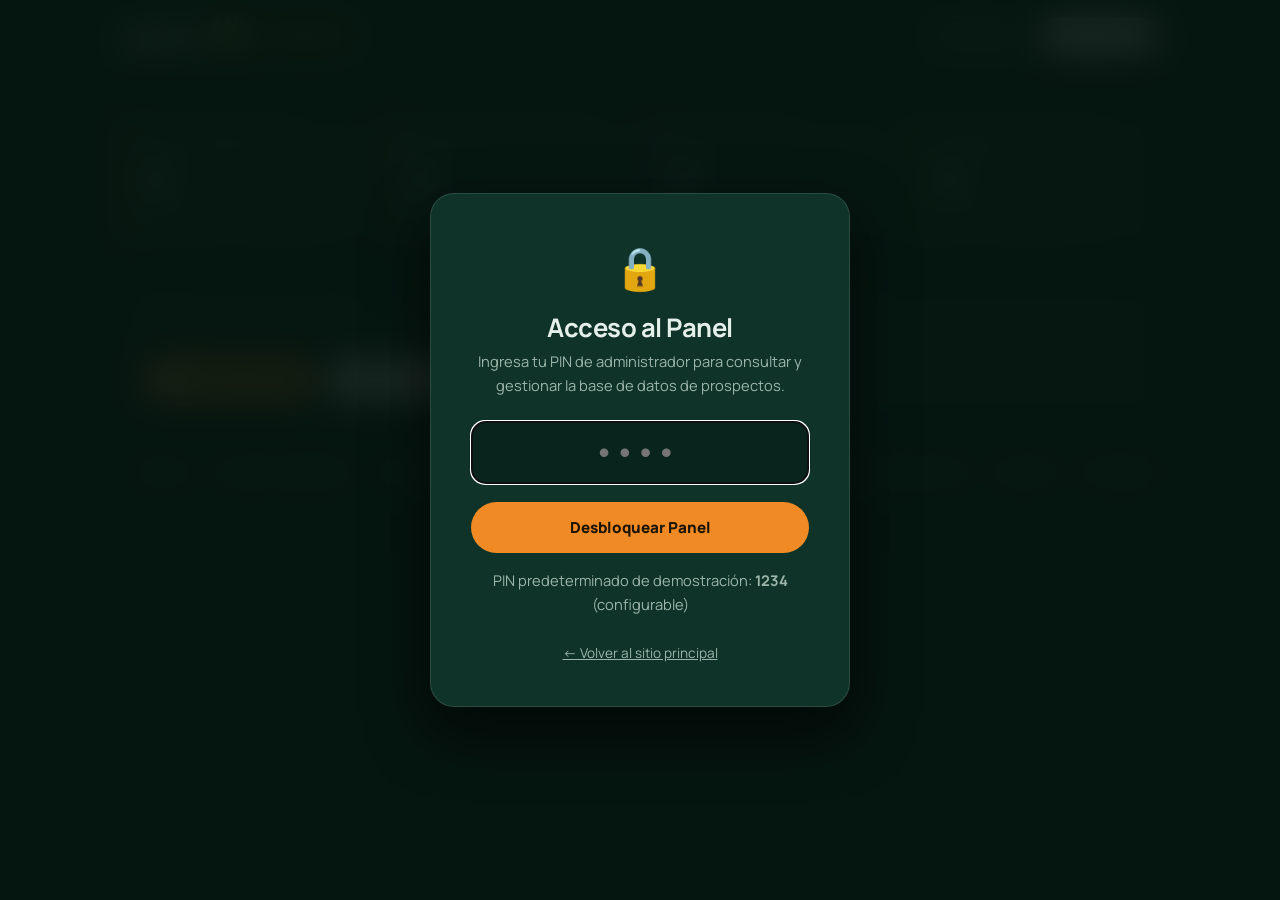
==== commit bfcb8e07: "Implementar cotizador interactivo multi-producto con selección de cantidades y cálculo en tiempo rea" ====
--- a/admin.html
+++ b/admin.html
@@ -301,7 +301,9 @@
             background: rgba(240, 138, 36, 0.14);
             border: 1px solid rgba(240, 138, 36, 0.3);
             color: #f7a858;
-            white-space: nowrap;
+            white-space: normal;
+            line-height: 1.35;
+            max-width: 260px;
         }
 
         .status-select {
--- a/styles.css
+++ b/styles.css
@@ -791,29 +791,460 @@
     color: #cfe0d8
 }
 
-form {
+/* ========================================================
+   Cotizador Interactivo Multi-Producto y Cantidades
+   ======================================================== */
+
+.quote-form-layout {
     display: grid;
+    grid-template-columns: 1.18fr 0.82fr;
+    gap: 36px;
+    align-items: start;
+    max-width: 1100px;
+    margin-top: 36px;
+}
+
+@media (max-width: 960px) {
+    .quote-form-layout {
+        grid-template-columns: 1fr;
+        gap: 32px;
+    }
+}
+
+.quote-products-block,
+.quote-contact-block {
+    background: rgba(8, 38, 29, 0.75);
+    backdrop-filter: blur(14px);
+    border: 1px solid rgba(255, 255, 255, 0.1);
+    border-radius: 20px;
+    padding: 28px;
+    box-shadow: 0 16px 40px rgba(0, 0, 0, 0.22);
+}
+
+.quote-block-header {
+    display: flex;
+    align-items: flex-start;
+    gap: 16px;
+    margin-bottom: 24px;
+    padding-bottom: 18px;
+    border-bottom: 1px solid rgba(255, 255, 255, 0.08);
+}
+
+.step-num {
+    display: inline-flex;
+    align-items: center;
+    justify-content: center;
+    width: 36px;
+    height: 36px;
+    border-radius: 50%;
+    background: linear-gradient(135deg, var(--naranja), #ff8a00);
+    color: #fff;
+    font-weight: 800;
+    font-size: 1.1rem;
+    flex-shrink: 0;
+    box-shadow: 0 4px 14px rgba(240, 138, 36, 0.4);
+}
+
+.quote-block-header h3 {
+    margin: 0 0 4px 0;
+    font-size: 1.22rem;
+    color: #fff;
+}
+
+.quote-block-subtitle {
+    margin: 0;
+    font-size: 0.85rem;
+    color: #9cb5aa;
+    line-height: 1.45;
+}
+
+/* Lista de Productos a Cotizar */
+.quote-items-list {
+    display: flex;
+    flex-direction: column;
+    gap: 12px;
+    margin-bottom: 24px;
+}
+
+.quote-product-row {
+    background: #09261d;
+    border: 1.5px solid rgba(255, 255, 255, 0.09);
+    border-radius: 14px;
+    padding: 16px 18px;
+    display: flex;
+    flex-direction: column;
     gap: 14px;
-    margin-top: 28px;
-    max-width: 560px
-}
-
-input,
-select,
-textarea {
+    transition: all 0.22s ease;
+}
+
+.quote-product-row:hover {
+    border-color: rgba(232, 212, 77, 0.35);
+    background: #0c3025;
+}
+
+.quote-product-row.is-selected {
+    border-color: var(--limon);
+    background: linear-gradient(145deg, #0d3429, #09271e);
+    box-shadow: 0 6px 20px rgba(0, 0, 0, 0.2), 0 0 0 1px rgba(232, 212, 77, 0.2);
+}
+
+.quote-product-row.has-pulse {
+    animation: quoteRowPulse 1.2s ease-out;
+}
+
+@keyframes quoteRowPulse {
+    0% { transform: scale(1); box-shadow: 0 0 0 rgba(232, 212, 77, 0.8); }
+    50% { transform: scale(1.02); box-shadow: 0 0 24px rgba(232, 212, 77, 0.9); }
+    100% { transform: scale(1); }
+}
+
+.quote-check-label {
+    display: flex;
+    align-items: flex-start;
+    gap: 14px;
+    cursor: pointer;
+    user-select: none;
     width: 100%;
-    padding: 14px 16px;
+}
+
+.quote-prod-checkbox {
+    position: absolute;
+    opacity: 0;
+    width: 0;
+    height: 0;
+}
+
+.quote-custom-check {
+    width: 22px;
+    height: 22px;
+    border-radius: 6px;
+    border: 2px solid #3c7260;
+    background: #061e16;
+    display: inline-flex;
+    align-items: center;
+    justify-content: center;
+    flex-shrink: 0;
+    margin-top: 2px;
+    transition: all 0.18s ease;
+}
+
+.quote-prod-checkbox:checked + .quote-custom-check {
+    background: var(--limon);
+    border-color: var(--limon);
+}
+
+.quote-prod-checkbox:checked + .quote-custom-check::after {
+    content: "✓";
+    color: #0b2b20;
+    font-weight: 900;
+    font-size: 0.95rem;
+    line-height: 1;
+}
+
+.quote-prod-info {
+    flex-grow: 1;
+}
+
+.quote-prod-title {
+    display: flex;
+    align-items: center;
+    gap: 10px;
+    flex-wrap: wrap;
+    margin-bottom: 4px;
+}
+
+.quote-prod-title strong {
+    font-size: 1.02rem;
+    color: #fff;
+}
+
+.quote-tag-badge {
+    font-size: 0.72rem;
+    font-weight: 700;
+    padding: 2px 8px;
+    border-radius: 6px;
+    background: rgba(240, 138, 36, 0.18);
+    border: 1px solid rgba(240, 138, 36, 0.35);
+    color: #f7a858;
+}
+
+.quote-prod-meta {
+    font-size: 0.88rem;
+    color: #9cb5aa;
+    display: flex;
+    align-items: baseline;
+    gap: 6px;
+}
+
+.quote-unit-price {
+    font-weight: 800;
+    color: var(--limon);
+    font-size: 1.05rem;
+}
+
+.quote-unit-name {
+    color: #8dafa1;
+    font-size: 0.8rem;
+}
+
+/* Control de Cantidad y Subtotal por Item */
+.quote-qty-control {
+    display: flex;
+    align-items: center;
+    justify-content: space-between;
+    gap: 12px;
+    padding-top: 10px;
+    border-top: 1px solid rgba(255, 255, 255, 0.06);
+    transition: opacity 0.2s ease;
+    flex-wrap: wrap;
+}
+
+.quote-qty-control.is-disabled {
+    opacity: 0.35;
+    pointer-events: none;
+}
+
+.qty-label {
+    font-size: 0.82rem;
+    color: #9cb5aa;
+    font-weight: 600;
+}
+
+.qty-stepper {
+    display: inline-flex;
+    align-items: center;
+    background: #051912;
+    border: 1px solid #1c4a3b;
+    border-radius: 10px;
+    overflow: hidden;
+}
+
+.btn-qty {
+    background: transparent;
+    border: none;
+    color: #fff;
+    width: 36px;
+    height: 36px;
+    font-size: 1.25rem;
+    line-height: 1;
+    display: flex;
+    align-items: center;
+    justify-content: center;
+    cursor: pointer;
+    transition: background 0.15s ease, color 0.15s ease;
+    user-select: none;
+}
+
+.btn-qty:hover:not(:disabled) {
+    background: rgba(232, 212, 77, 0.25);
+    color: var(--limon);
+}
+
+.btn-qty:disabled {
+    opacity: 0.3;
+    cursor: not-allowed;
+}
+
+.qty-input {
+    width: 48px;
+    height: 36px;
+    background: transparent;
+    border: none;
+    border-left: 1px solid rgba(255, 255, 255, 0.08);
+    border-right: 1px solid rgba(255, 255, 255, 0.08);
+    color: #fff;
+    text-align: center;
+    font-weight: 800;
+    font-size: 0.98rem;
+    padding: 0;
+    outline: none;
+    -moz-appearance: textfield;
+}
+
+.qty-input::-webkit-outer-spin-button,
+.qty-input::-webkit-inner-spin-button {
+    -webkit-appearance: none;
+    margin: 0;
+}
+
+.quote-item-subtotal {
+    font-size: 0.84rem;
+    color: #9cb5aa;
+}
+
+.item-subtotal-val {
+    color: #fff;
+    font-weight: 700;
+}
+
+/* Resumen Financiero en Vivo */
+.quote-live-summary {
+    background: linear-gradient(145deg, rgba(15, 61, 48, 0.85), rgba(9, 36, 28, 0.98));
+    border: 1px solid rgba(232, 212, 77, 0.3);
+    border-radius: 16px;
+    padding: 20px 22px;
+    box-shadow: 0 10px 28px rgba(0, 0, 0, 0.2);
+}
+
+.summary-top-bar {
+    display: flex;
+    align-items: center;
+    justify-content: space-between;
+    gap: 10px;
+    margin-bottom: 14px;
+    padding-bottom: 12px;
+    border-bottom: 1px solid rgba(255, 255, 255, 0.08);
+    flex-wrap: wrap;
+}
+
+.summary-count {
+    font-weight: 700;
+    color: #fff;
+    font-size: 0.92rem;
+}
+
+.summary-tag {
+    font-size: 0.72rem;
+    text-transform: uppercase;
+    font-weight: 800;
+    letter-spacing: 0.06em;
+    color: var(--limon);
+    background: rgba(232, 212, 77, 0.12);
+    padding: 3px 8px;
+    border-radius: 999px;
+    border: 1px solid rgba(232, 212, 77, 0.25);
+}
+
+.summary-breakdown {
+    display: flex;
+    flex-direction: column;
+    gap: 8px;
+}
+
+.summary-line {
+    display: flex;
+    align-items: center;
+    justify-content: space-between;
+    font-size: 0.92rem;
+    color: #b6cec4;
+}
+
+.summary-line strong {
+    color: #fff;
+}
+
+.summary-iva-line {
+    font-size: 0.86rem;
+    color: #8dafa1;
+}
+
+.summary-total-line {
+    padding-top: 10px;
+    margin-top: 6px;
+    border-top: 1px dashed rgba(255, 255, 255, 0.15);
+    font-size: 1.05rem;
+}
+
+.summary-total-val {
+    font-size: 1.45rem;
+    font-weight: 900;
+    color: var(--limon);
+}
+
+.summary-alert {
+    margin-top: 12px;
+    padding: 10px 14px;
+    background: rgba(240, 138, 36, 0.14);
+    border: 1px solid rgba(240, 138, 36, 0.35);
+    border-radius: 10px;
+    color: #f7b46d;
+    font-size: 0.82rem;
+    line-height: 1.4;
+}
+
+/* Campos de Contacto en Bloque 2 */
+.contact-fields-grid {
+    display: flex;
+    flex-direction: column;
+    gap: 16px;
+    margin-bottom: 22px;
+}
+
+.field-group {
+    display: flex;
+    flex-direction: column;
+    gap: 6px;
+}
+
+.field-group label {
+    font-size: 0.82rem;
+    font-weight: 700;
+    color: #cfe0d8;
+}
+
+.field-group input,
+.field-group textarea {
+    width: 100%;
+    padding: 13px 15px;
     border-radius: 12px;
-    border: 1px solid #2f5f4f;
-    background: #0f3d30;
+    border: 1px solid #285444;
+    background: #09261d;
     color: #fff;
-    font: inherit;
-    font-size: 16px; /* Previene zoom automático en iOS Safari */
-}
-
-input::placeholder,
-textarea::placeholder {
-    color: #9fc0b2
+    font-size: 0.92rem;
+    outline: none;
+    transition: border-color 0.2s ease, box-shadow 0.2s ease;
+    font-family: inherit;
+}
+
+.field-group input:focus,
+.field-group textarea:focus {
+    border-color: var(--limon);
+    box-shadow: 0 0 0 3px rgba(232, 212, 77, 0.2);
+    background: #0c3025;
+}
+
+.field-group input::placeholder,
+.field-group textarea::placeholder {
+    color: #7d9e91;
+}
+
+.btn-submit-quote {
+    width: 100%;
+    padding: 16px 24px;
+    font-size: 1.02rem;
+    font-weight: 800;
+    display: inline-flex;
+    align-items: center;
+    justify-content: center;
+    gap: 10px;
+    border-radius: 14px;
+    cursor: pointer;
+    box-shadow: 0 8px 24px rgba(240, 138, 36, 0.35);
+    transition: all 0.2s ease;
+}
+
+.btn-submit-quote:hover {
+    transform: translateY(-2px);
+    box-shadow: 0 12px 30px rgba(240, 138, 36, 0.5);
+}
+
+.quote-feedback-items {
+    margin: 14px 0 16px;
+    padding: 12px 14px;
+    background: rgba(0, 0, 0, 0.25);
+    border-radius: 10px;
+    font-size: 0.85rem;
+    color: #fff;
+    border-left: 3px solid #25d366;
+}
+
+.quote-feedback-items ul {
+    margin: 6px 0 0 18px;
+    padding: 0;
+}
+
+.quote-feedback-items li {
+    margin-bottom: 4px;
 }
 
 footer {
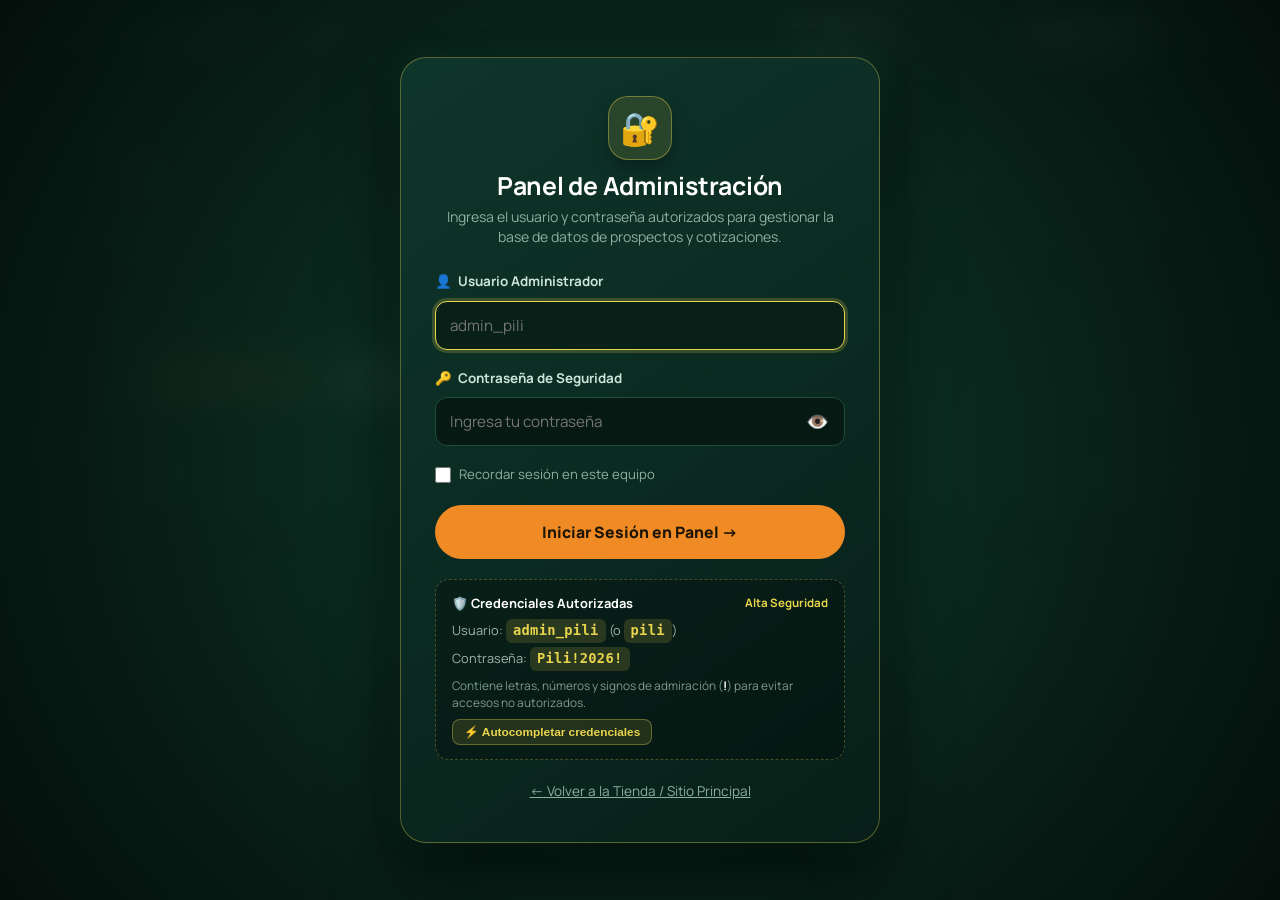
==== commit f57bf23b: "Implementar autenticacion con usuario y contrasena compleja (Pili!2026!) y seguridad avanzada en pan" ====
--- a/admin.html
+++ b/admin.html
@@ -3,7 +3,7 @@
 
 <head>
     <meta charset="UTF-8">
-    <meta name="viewport" content="width=device-width, initial-scale=1">
+    <meta name="viewport" content="width=device-width, initial-scale=1.0, maximum-scale=5.0, viewport-fit=cover">
     <title>Panel de Administración | ShalomIndustrial Leads</title>
     <link rel="preconnect" href="https://fonts.googleapis.com">
     <link rel="preconnect" href="https://fonts.gstatic.com" crossorigin>
@@ -50,63 +50,249 @@
             padding: 36px 0 70px;
         }
 
-        /* Bloqueo por PIN */
-        .pin-overlay {
+        /* Overlay y Tarjeta de Autenticación de Administrador */
+        .auth-overlay {
             position: fixed;
             inset: 0;
-            background: rgba(6, 21, 16, 0.92);
-            backdrop-filter: blur(16px);
-            z-index: 9999;
+            background: radial-gradient(circle at center, rgba(15, 60, 45, 0.95) 0%, rgba(4, 15, 11, 0.98) 100%);
+            backdrop-filter: blur(20px);
+            -webkit-backdrop-filter: blur(20px);
+            z-index: 99999;
             display: flex;
             align-items: center;
             justify-content: center;
             padding: 20px;
-        }
-
-        .pin-card {
-            background: #0f3328;
-            border: 1px solid rgba(255, 255, 255, 0.12);
-            border-radius: 24px;
-            padding: 40px;
-            max-width: 420px;
+            overflow-y: auto;
+        }
+
+        .auth-card {
+            background: linear-gradient(145deg, #0f362b, #071f18);
+            border: 1px solid rgba(232, 212, 77, 0.35);
+            border-radius: 26px;
+            padding: 38px 34px;
+            max-width: 480px;
             width: 100%;
+            text-align: left;
+            box-shadow: 0 28px 70px rgba(0, 0, 0, 0.65), 0 0 30px rgba(24, 122, 93, 0.2);
+            position: relative;
+            animation: authCardIn 0.3s cubic-bezier(0.16, 1, 0.3, 1);
+        }
+
+        @keyframes authCardIn {
+            from { opacity: 0; transform: translateY(18px) scale(0.97); }
+            to { opacity: 1; transform: translateY(0) scale(1); }
+        }
+
+        .auth-card.shake {
+            animation: authShake 0.45s ease-in-out;
+        }
+
+        @keyframes authShake {
+            0%, 100% { transform: translateX(0); }
+            20% { transform: translateX(-10px); }
+            40% { transform: translateX(10px); }
+            60% { transform: translateX(-6px); }
+            80% { transform: translateX(6px); }
+        }
+
+        .auth-header {
             text-align: center;
-            box-shadow: 0 24px 60px rgba(0, 0, 0, 0.6);
-        }
-
-        .pin-card h2 {
-            font-size: 1.6rem;
+            margin-bottom: 24px;
+        }
+
+        .auth-icon-badge {
+            width: 64px;
+            height: 64px;
+            border-radius: 20px;
+            background: rgba(232, 212, 77, 0.12);
+            border: 1px solid rgba(232, 212, 77, 0.4);
+            display: inline-flex;
+            align-items: center;
+            justify-content: center;
+            font-size: 2rem;
+            margin-bottom: 12px;
+            box-shadow: 0 8px 20px rgba(0, 0, 0, 0.3);
+        }
+
+        .auth-header h2 {
+            font-size: 1.55rem;
+            color: #ffffff;
+            margin-bottom: 6px;
+            letter-spacing: -0.01em;
+        }
+
+        .auth-header p {
+            color: #8dafa1;
+            font-size: 0.88rem;
+            line-height: 1.45;
+            margin: 0;
+        }
+
+        .auth-form-group {
+            margin-bottom: 18px;
+        }
+
+        .auth-label {
+            display: flex;
+            align-items: center;
+            gap: 6px;
+            font-size: 0.84rem;
+            font-weight: 700;
+            color: #cce3d8;
             margin-bottom: 8px;
         }
 
-        .pin-card p {
+        .auth-input-wrapper {
+            position: relative;
+            display: flex;
+            align-items: center;
+        }
+
+        .auth-input {
+            width: 100%;
+            background: #061912;
+            border: 1.5px solid #1c4d3d;
+            border-radius: 12px;
+            padding: 13px 14px;
+            font-size: 0.95rem;
+            color: #ffffff;
+            font-family: inherit;
+            transition: border-color 0.2s ease, box-shadow 0.2s ease;
+        }
+
+        .auth-input:focus {
+            outline: none;
+            border-color: var(--limon);
+            box-shadow: 0 0 0 3px rgba(232, 212, 77, 0.2);
+            background: #082017;
+        }
+
+        .auth-input-password {
+            padding-right: 46px;
+        }
+
+        .btn-toggle-eye {
+            position: absolute;
+            right: 12px;
+            top: 50%;
+            transform: translateY(-50%);
+            background: none;
+            border: none;
+            color: #8dafa1;
+            font-size: 1.15rem;
+            cursor: pointer;
+            padding: 4px;
+            line-height: 1;
+            transition: color 0.15s ease;
+        }
+
+        .btn-toggle-eye:hover {
+            color: var(--limon);
+        }
+
+        .auth-error-banner {
+            display: none;
+            background: rgba(235, 87, 87, 0.14);
+            border: 1px solid rgba(235, 87, 87, 0.4);
+            color: #ff9191;
+            padding: 11px 14px;
+            border-radius: 12px;
+            font-size: 0.84rem;
+            margin-bottom: 18px;
+            line-height: 1.4;
+        }
+
+        .auth-hint-card {
+            background: rgba(0, 0, 0, 0.26);
+            border: 1px dashed rgba(232, 212, 77, 0.28);
+            border-radius: 14px;
+            padding: 14px 16px;
+            margin-top: 20px;
+            font-size: 0.8rem;
             color: #9cb5aa;
-            font-size: 0.92rem;
-            margin-bottom: 24px;
-        }
-
-        .pin-input {
-            width: 100%;
-            font-size: 2rem;
-            letter-spacing: 0.3em;
-            text-align: center;
-            padding: 12px;
-            margin-bottom: 18px;
-            background: #09241c;
-            border: 1px solid #235443;
-            border-radius: 14px;
+            line-height: 1.45;
+        }
+
+        .auth-hint-card strong {
             color: #fff;
         }
 
-        .pin-btn {
-            width: 100%;
-            padding: 13px;
-        }
-
-        .pin-hint {
-            margin-top: 16px;
-            font-size: 0.78rem;
-            color: #7b998d;
+        .auth-hint-val {
+            display: inline-block;
+            background: rgba(232, 212, 77, 0.15);
+            color: var(--limon);
+            padding: 2px 7px;
+            border-radius: 6px;
+            font-family: monospace;
+            font-weight: 700;
+            font-size: 0.86rem;
+            letter-spacing: 0.02em;
+        }
+
+        .btn-autofill {
+            margin-top: 8px;
+            background: rgba(232, 212, 77, 0.12);
+            border: 1px solid rgba(232, 212, 77, 0.35);
+            color: var(--limon);
+            padding: 5px 11px;
+            border-radius: 8px;
+            font-size: 0.74rem;
+            font-weight: 700;
+            cursor: pointer;
+            display: inline-flex;
+            align-items: center;
+            gap: 5px;
+            transition: all 0.15s ease;
+        }
+
+        .btn-autofill:hover {
+            background: var(--limon);
+            color: #071f18;
+        }
+
+        .session-badge {
+            background: rgba(37, 211, 102, 0.12);
+            border: 1px solid rgba(37, 211, 102, 0.3);
+            color: #4eed88;
+            font-size: 0.74rem;
+            font-weight: 700;
+            padding: 4px 10px;
+            border-radius: 999px;
+            display: inline-flex;
+            align-items: center;
+            gap: 6px;
+            margin-left: 10px;
+        }
+
+        .session-pulse-dot {
+            width: 7px;
+            height: 7px;
+            border-radius: 50%;
+            background: #25d366;
+            box-shadow: 0 0 6px #25d366;
+        }
+
+        /* Lista de requisitos de complejidad de contraseña */
+        .pwd-req-list {
+            list-style: none;
+            padding: 0;
+            margin: 10px 0 16px;
+            display: grid;
+            grid-template-columns: 1fr 1fr;
+            gap: 6px;
+            font-size: 0.75rem;
+            color: #8dafa1;
+        }
+
+        .pwd-req-item {
+            display: flex;
+            align-items: center;
+            gap: 5px;
+        }
+
+        .pwd-req-item.is-valid {
+            color: #4eed88;
+            font-weight: 700;
         }
 
         /* KPIs */
@@ -218,6 +404,7 @@
             border: 1px solid rgba(255, 255, 255, 0.08);
             border-radius: 20px;
             overflow-x: auto;
+            -webkit-overflow-scrolling: touch;
             box-shadow: 0 12px 36px rgba(0, 0, 0, 0.25);
         }
 
@@ -435,24 +622,225 @@
         .close-modal:hover {
             color: #fff;
         }
+
+        /* Indicador de desplazamiento horizontal en móvil */
+        .table-scroll-hint {
+            display: none;
+            text-align: center;
+            font-size: 0.78rem;
+            color: #8dafa1;
+            padding: 8px 12px;
+            background: rgba(232, 212, 77, 0.08);
+            border: 1px dashed rgba(232, 212, 77, 0.3);
+            border-radius: 10px;
+            margin-bottom: 12px;
+            font-weight: 600;
+        }
+
+        /* ===== RESPONSIVE PARA TABLETS Y MÓVILES EN PANEL ADMIN ===== */
+        @media (max-width: 992px) {
+            .kpis-grid {
+                grid-template-columns: repeat(2, 1fr);
+                gap: 16px;
+            }
+
+            .control-bar {
+                flex-direction: column;
+                align-items: stretch;
+                gap: 16px;
+                padding: 18px;
+            }
+
+            .search-filters {
+                width: 100%;
+            }
+
+            .search-input {
+                flex-grow: 1;
+                min-width: 180px;
+            }
+
+            .admin-actions {
+                width: 100%;
+                justify-content: flex-start;
+            }
+
+            .table-scroll-hint {
+                display: block;
+            }
+        }
+
+        @media (max-width: 680px) {
+            .admin-nav {
+                height: auto;
+                padding: 12px 0;
+                flex-wrap: wrap;
+                gap: 10px;
+            }
+
+            .admin-badge {
+                font-size: 0.65rem;
+                padding: 2px 7px;
+                margin-left: 6px;
+            }
+
+            .kpis-grid {
+                grid-template-columns: repeat(2, 1fr);
+                gap: 10px;
+            }
+
+            .kpi-card {
+                padding: 16px 14px;
+                border-radius: 14px;
+            }
+
+            .kpi-label {
+                font-size: 0.7rem;
+                margin-bottom: 4px;
+            }
+
+            .kpi-val {
+                font-size: 1.65rem;
+            }
+
+            .kpi-sub {
+                display: none;
+            }
+
+            .search-filters {
+                flex-direction: column;
+                gap: 10px;
+            }
+
+            .search-input,
+            .filter-select {
+                width: 100%;
+                font-size: 16px !important; /* Previene auto-zoom molesto en iOS */
+            }
+
+            .admin-actions {
+                flex-direction: column;
+                gap: 8px;
+            }
+
+            .admin-actions .btn {
+                width: 100%;
+                text-align: center;
+                justify-content: center;
+            }
+
+            .leads-table th,
+            .leads-table td {
+                padding: 12px 14px;
+                font-size: 0.82rem;
+            }
+
+            .auth-card {
+                padding: 26px 20px;
+                border-radius: 20px;
+            }
+
+            .auth-header h2 {
+                font-size: 1.35rem;
+            }
+
+            .auth-input {
+                font-size: 16px !important;
+                padding: 12px;
+            }
+
+            .pwd-req-list {
+                grid-template-columns: 1fr;
+            }
+
+            .modal-content {
+                padding: 20px 16px;
+                border-radius: 16px;
+            }
+
+            .modal-content input,
+            .modal-content select,
+            .modal-content textarea {
+                font-size: 16px !important;
+            }
+        }
+
+        @media (max-width: 420px) {
+            .kpis-grid {
+                grid-template-columns: 1fr;
+            }
+        }
     </style>
 </head>
 
 <body class="admin-body">
 
-    <!-- Bloqueo de Acceso con PIN (PIN predeterminado: 1234) -->
-    <div id="pin-overlay" class="pin-overlay">
-        <div class="pin-card">
-            <div style="font-size: 2.6rem; margin-bottom: 12px;">🔒</div>
-            <h2>Acceso al Panel</h2>
-            <p>Ingresa tu PIN de administrador para consultar y gestionar la base de datos de prospectos.</p>
-            <form id="pin-form">
-                <input type="password" id="admin-pin-input" class="pin-input" maxlength="6" placeholder="••••" autocomplete="current-password" autofocus required>
-                <button type="submit" class="btn btn-main pin-btn">Desbloquear Panel</button>
+    <!-- Bloqueo de Acceso Seguro (Usuario y Contraseña con Alta Complejidad) -->
+    <div id="auth-overlay" class="auth-overlay">
+        <div class="auth-card" id="auth-card">
+            <div class="auth-header">
+                <div class="auth-icon-badge">🔐</div>
+                <h2>Panel de Administración</h2>
+                <p>Ingresa el usuario y contraseña autorizados para gestionar la base de datos de prospectos y cotizaciones.</p>
+            </div>
+
+            <!-- Banner de Alertas y Errores -->
+            <div id="auth-error-banner" class="auth-error-banner" role="alert"></div>
+
+            <form id="auth-form" autocomplete="on">
+                <div class="auth-form-group">
+                    <label for="auth-username" class="auth-label">
+                        <span>👤</span>
+                        <span>Usuario Administrador</span>
+                    </label>
+                    <div class="auth-input-wrapper">
+                        <input type="text" id="auth-username" class="auth-input" placeholder="admin_pili" autocomplete="username" autofocus required>
+                    </div>
+                </div>
+
+                <div class="auth-form-group">
+                    <label for="auth-password" class="auth-label">
+                        <span>🔑</span>
+                        <span>Contraseña de Seguridad</span>
+                    </label>
+                    <div class="auth-input-wrapper">
+                        <input type="password" id="auth-password" class="auth-input auth-input-password" placeholder="Ingresa tu contraseña" autocomplete="current-password" required>
+                        <button type="button" class="btn-toggle-eye" id="btn-toggle-auth-password" aria-label="Mostrar u ocultar contraseña" title="Mostrar u ocultar contraseña">👁️</button>
+                    </div>
+                </div>
+
+                <div style="display: flex; align-items: center; justify-content: space-between; margin-bottom: 20px; font-size: 0.82rem; color: #8dafa1;">
+                    <label style="display: inline-flex; align-items: center; gap: 8px; cursor: pointer; user-select: none;">
+                        <input type="checkbox" id="auth-remember-me" style="accent-color: var(--limon); width: 16px; height: 16px;">
+                        <span>Recordar sesión en este equipo</span>
+                    </label>
+                </div>
+
+                <button type="submit" id="btn-auth-submit" class="btn btn-main" style="width: 100%; padding: 14px; font-size: 0.98rem; font-weight: 800;">
+                    Iniciar Sesión en Panel →
+                </button>
             </form>
-            <p class="pin-hint">PIN predeterminado de demostración: <strong>1234</strong> (configurable)</p>
-            <div style="margin-top: 14px;">
-                <a href="index.html" style="color: #9cb5aa; font-size: 0.85rem; text-decoration: underline;">← Volver al sitio principal</a>
+
+            <!-- Tarjeta Informativa de Credenciales Autorizadas -->
+            <div class="auth-hint-card">
+                <div style="display: flex; align-items: center; justify-content: space-between; margin-bottom: 6px;">
+                    <strong>🛡️ Credenciales Autorizadas</strong>
+                    <span style="font-size: 0.72rem; color: var(--limon); font-weight: 700;">Alta Seguridad</span>
+                </div>
+                <div>Usuario: <span class="auth-hint-val">admin_pili</span> (o <span class="auth-hint-val">pili</span>)</div>
+                <div style="margin-top: 4px;">Contraseña: <span class="auth-hint-val">Pili!2026!</span></div>
+                <div style="font-size: 0.74rem; color: #7e9c8e; margin-top: 6px;">
+                    Contiene letras, números y signos de admiración (<strong>!</strong>) para evitar accesos no autorizados.
+                </div>
+                <button type="button" class="btn-autofill" id="btn-quick-fill" title="Autocompletar en el formulario">
+                    <span>⚡ Autocompletar credenciales</span>
+                </button>
+            </div>
+
+            <div style="margin-top: 18px; text-align: center;">
+                <a href="index.html" style="color: #8dafa1; font-size: 0.85rem; text-decoration: underline;">
+                    ← Volver a la Tienda / Sitio Principal
+                </a>
             </div>
         </div>
     </div>
@@ -460,15 +848,20 @@
     <!-- Header del Panel -->
     <header class="admin-header">
         <div class="wrap admin-nav">
-            <div style="display: flex; align-items: center;">
+            <div style="display: flex; align-items: center; flex-wrap: wrap; gap: 8px;">
                 <a href="index.html" class="logo" title="Volver al sitio web">
                     <img src="logo.png" alt="Shalom Industrial" class="logo-img">
                 </a>
                 <span class="admin-badge">Panel CRM</span>
+                <span class="session-badge" id="session-badge" style="display: none;">
+                    <span class="session-pulse-dot"></span>
+                    <span id="session-user-display">admin_pili</span>
+                </span>
             </div>
-            <div style="display: flex; align-items: center; gap: 12px;">
-                <a href="index.html" class="btn btn-ghost" style="padding: 8px 16px; font-size: 0.85rem; border-color: rgba(255,255,255,0.2);">Ver Tienda</a>
-                <button id="btn-lock" class="btn btn-ghost" style="padding: 8px 16px; font-size: 0.85rem; border-color: rgba(255,255,255,0.2);">Bloquear 🔒</button>
+            <div style="display: flex; align-items: center; gap: 10px; flex-wrap: wrap;">
+                <button id="btn-open-credentials" class="btn btn-ghost" style="padding: 8px 14px; font-size: 0.82rem; border-color: rgba(255,255,255,0.2);" title="Cambiar usuario o contraseña">⚙️ Seguridad</button>
+                <a href="index.html" class="btn btn-ghost" style="padding: 8px 14px; font-size: 0.82rem; border-color: rgba(255,255,255,0.2);">Ver Tienda</a>
+                <button id="btn-lock" class="btn btn-ghost" style="padding: 8px 14px; font-size: 0.82rem; border-color: rgba(235,87,87,0.3); color: #ff9191;">Cerrar Sesión 🔒</button>
             </div>
         </div>
     </header>
@@ -528,6 +921,7 @@
             </div>
 
             <!-- Tabla de Prospectos -->
+            <div class="table-scroll-hint">👈 Desliza horizontalmente para explorar todas las columnas de la tabla 👉</div>
             <div class="table-responsive">
                 <table class="leads-table">
                     <thead>
@@ -582,46 +976,372 @@
         </div>
     </div>
 
+    <!-- Modal Modificar Credenciales de Administrador -->
+    <div id="modal-credentials" class="modal">
+        <div class="modal-content" style="max-width: 480px;">
+            <div class="modal-header">
+                <h3>⚙️ Seguridad y Credenciales</h3>
+                <button type="button" class="close-modal" id="close-modal-credentials">&times;</button>
+            </div>
+            <p style="font-size: 0.85rem; color: #8dafa1; margin-bottom: 16px; line-height: 1.45;">
+                Personaliza tu usuario y contraseña de acceso al panel. La contraseña debe cumplir con alta complejidad e incluir letras, números y signos de admiración (<strong>!</strong>).
+            </p>
+
+            <form id="form-change-credentials">
+                <div style="display: grid; gap: 14px;">
+                    <div>
+                        <label for="change-username" class="auth-label">Usuario Administrador:</label>
+                        <input type="text" id="change-username" class="auth-input" placeholder="admin_pili" required>
+                    </div>
+
+                    <div>
+                        <label for="change-password" class="auth-label">Nueva Contraseña de Acceso:</label>
+                        <div class="auth-input-wrapper">
+                            <input type="password" id="change-password" class="auth-input auth-input-password" placeholder="Ej: Pili!2026!" required>
+                            <button type="button" class="btn-toggle-eye" id="btn-toggle-change-password" aria-label="Mostrar u ocultar contraseña">👁️</button>
+                        </div>
+                    </div>
+
+                    <!-- Checklist en tiempo real de Requisitos de Complejidad -->
+                    <ul class="pwd-req-list" id="pwd-checklist">
+                        <li class="pwd-req-item" id="req-letters">❌ Contiene letras (a-z / A-Z)</li>
+                        <li class="pwd-req-item" id="req-numbers">❌ Contiene números (0-9)</li>
+                        <li class="pwd-req-item" id="req-exclamation">❌ Contiene signo de admiración (!)</li>
+                        <li class="pwd-req-item" id="req-length">❌ Mínimo 6 caracteres</li>
+                    </ul>
+
+                    <div id="change-cred-status" style="display: none; padding: 10px; border-radius: 8px; font-size: 0.82rem;"></div>
+
+                    <button type="submit" id="btn-save-credentials" class="btn btn-main" style="width: 100%; padding: 12px; font-size: 0.95rem; font-weight: 700;">
+                        Guardar Nuevas Credenciales
+                    </button>
+                    <button type="button" id="btn-reset-default-credentials" class="btn btn-ghost" style="width: 100%; border-color: rgba(255,255,255,0.2); font-size: 0.82rem;">
+                        Restablecer a Credenciales Predeterminadas (Pili!2026!)
+                    </button>
+                </div>
+            </form>
+        </div>
+    </div>
+
     <!-- Scripts -->
     <script src="script.js"></script>
     <script>
         document.addEventListener('DOMContentLoaded', () => {
-            const PIN_STORAGE_KEY = 'shalom_admin_auth';
-            const CORRECT_PIN = localStorage.getItem('shalom_admin_custom_pin') || '1234';
-
-            const pinOverlay = document.getElementById('pin-overlay');
-            const pinForm = document.getElementById('pin-form');
-            const pinInput = document.getElementById('admin-pin-input');
+            // ==========================================
+            // AUTENTICACIÓN Y SEGURIDAD DEL PANEL
+            // ==========================================
+            const AUTH_STORAGE_KEY = 'shalom_admin_auth_user';
+            const CUSTOM_CREDS_KEY = 'shalom_admin_custom_creds';
+            const MAX_FAILED_ATTEMPTS = 5;
+            const LOCKOUT_SECONDS = 45;
+
+            // Credenciales iniciales seguras (complejidad con Pili, números y signos de admiración !)
+            const DEFAULT_USER = 'admin_pili';
+            const USER_ALIASES = ['pili', 'admin_pili'];
+            const DEFAULT_PASS = 'Pili!2026!';
+            const PASS_FALLBACKS = ['Pili!2024!', 'Pili!2025!', '!Pili2026!'];
+
+            function getActiveCredentials() {
+                try {
+                    const saved = localStorage.getItem(CUSTOM_CREDS_KEY);
+                    if (saved) {
+                        return JSON.parse(saved);
+                    }
+                } catch (e) {
+                    console.warn('Error leyendo credenciales guardadas:', e);
+                }
+                return {
+                    username: DEFAULT_USER,
+                    aliases: USER_ALIASES,
+                    password: DEFAULT_PASS
+                };
+            }
+
+            const authOverlay = document.getElementById('auth-overlay');
+            const authCard = document.getElementById('auth-card');
+            const authForm = document.getElementById('auth-form');
+            const authUsernameInput = document.getElementById('auth-username');
+            const authPasswordInput = document.getElementById('auth-password');
+            const btnToggleAuthPassword = document.getElementById('btn-toggle-auth-password');
+            const authRememberMe = document.getElementById('auth-remember-me');
+            const authErrorBanner = document.getElementById('auth-error-banner');
+            const btnQuickFill = document.getElementById('btn-quick-fill');
             const btnLock = document.getElementById('btn-lock');
-
-            // 1. Verificación de Autenticación
-            if (sessionStorage.getItem(PIN_STORAGE_KEY) === 'true') {
-                pinOverlay.style.display = 'none';
+            const sessionBadge = document.getElementById('session-badge');
+            const sessionUserDisplay = document.getElementById('session-user-display');
+
+            // Modal de cambio de credenciales
+            const modalCredentials = document.getElementById('modal-credentials');
+            const btnOpenCredentials = document.getElementById('btn-open-credentials');
+            const btnCloseCredentials = document.getElementById('close-modal-credentials');
+            const formChangeCredentials = document.getElementById('form-change-credentials');
+            const changeUsernameInput = document.getElementById('change-username');
+            const changePasswordInput = document.getElementById('change-password');
+            const btnToggleChangePassword = document.getElementById('btn-toggle-change-password');
+            const btnResetDefaultCreds = document.getElementById('btn-reset-default-credentials');
+            const changeCredStatus = document.getElementById('change-cred-status');
+
+            // Checklist de complejidad
+            const reqLetters = document.getElementById('req-letters');
+            const reqNumbers = document.getElementById('req-numbers');
+            const reqExclamation = document.getElementById('req-exclamation');
+            const reqLength = document.getElementById('req-length');
+
+            // 1. Alternar visualización de contraseñas (ojo)
+            function setupPasswordToggle(inputEl, btnEl) {
+                if (!inputEl || !btnEl) return;
+                btnEl.addEventListener('click', () => {
+                    const isPass = inputEl.type === 'password';
+                    inputEl.type = isPass ? 'text' : 'password';
+                    btnEl.textContent = isPass ? '🙈' : '👁️';
+                    btnEl.title = isPass ? 'Ocultar contraseña' : 'Mostrar contraseña';
+                });
+            }
+            setupPasswordToggle(authPasswordInput, btnToggleAuthPassword);
+            setupPasswordToggle(changePasswordInput, btnToggleChangePassword);
+
+            // 2. Autocompletar credenciales de demostración
+            if (btnQuickFill) {
+                btnQuickFill.addEventListener('click', () => {
+                    const creds = getActiveCredentials();
+                    authUsernameInput.value = creds.username;
+                    authPasswordInput.value = creds.password;
+                    showAuthError('');
+                    authPasswordInput.focus();
+                });
+            }
+
+            // 3. Manejo de Bloqueo Anti Fuerza Bruta
+            function getFailedAttempts() {
+                return parseInt(sessionStorage.getItem('shalom_failed_auth_attempts') || '0', 10);
+            }
+            function incrementFailedAttempts() {
+                const count = getFailedAttempts() + 1;
+                sessionStorage.setItem('shalom_failed_auth_attempts', count.toString());
+                return count;
+            }
+            function resetFailedAttempts() {
+                sessionStorage.removeItem('shalom_failed_auth_attempts');
+                sessionStorage.removeItem('shalom_lockout_until');
+            }
+            function checkLockout() {
+                const until = parseInt(sessionStorage.getItem('shalom_lockout_until') || '0', 10);
+                const now = Date.now();
+                if (until > now) {
+                    const remaining = Math.ceil((until - now) / 1000);
+                    showAuthError(`⏳ Demasiados intentos fallidos. Panel temporalmente bloqueado. Espera ${remaining}s.`);
+                    authUsernameInput.disabled = true;
+                    authPasswordInput.disabled = true;
+                    document.getElementById('btn-auth-submit').disabled = true;
+                    setTimeout(checkLockout, 1000);
+                    return true;
+                } else if (until > 0) {
+                    sessionStorage.removeItem('shalom_lockout_until');
+                    authUsernameInput.disabled = false;
+                    authPasswordInput.disabled = false;
+                    document.getElementById('btn-auth-submit').disabled = false;
+                    showAuthError('');
+                }
+                return false;
+            }
+
+            function showAuthError(msg) {
+                if (!authErrorBanner) return;
+                if (!msg) {
+                    authErrorBanner.style.display = 'none';
+                    authErrorBanner.textContent = '';
+                } else {
+                    authErrorBanner.textContent = msg;
+                    authErrorBanner.style.display = 'block';
+                    if (authCard) {
+                        authCard.classList.remove('shake');
+                        void authCard.offsetWidth; // re-disparar animación
+                        authCard.classList.add('shake');
+                    }
+                }
+            }
+
+            // 4. Verificación de sesión al cargar la página
+            function checkAuthOnLoad() {
+                if (checkLockout()) return;
+                const sessionUser = sessionStorage.getItem(AUTH_STORAGE_KEY) || localStorage.getItem(AUTH_STORAGE_KEY);
+                if (sessionUser) {
+                    grantAccess(sessionUser);
+                } else {
+                    revokeAccess();
+                }
+            }
+
+            function grantAccess(username) {
+                authOverlay.style.display = 'none';
+                sessionBadge.style.display = 'inline-flex';
+                sessionUserDisplay.textContent = username;
                 renderDashboard();
-            } else {
-                pinOverlay.style.display = 'flex';
-                pinInput.focus();
-            }
-
-            pinForm.addEventListener('submit', (e) => {
+            }
+
+            function revokeAccess() {
+                sessionStorage.removeItem(AUTH_STORAGE_KEY);
+                localStorage.removeItem(AUTH_STORAGE_KEY);
+                authOverlay.style.display = 'flex';
+                sessionBadge.style.display = 'none';
+                authPasswordInput.value = '';
+                authUsernameInput.focus();
+            }
+
+            // 5. Envío de Formulario de Autenticación
+            authForm.addEventListener('submit', (e) => {
                 e.preventDefault();
-                if (pinInput.value === CORRECT_PIN) {
-                    sessionStorage.setItem(PIN_STORAGE_KEY, 'true');
-                    pinOverlay.style.display = 'none';
-                    renderDashboard();
+                if (checkLockout()) return;
+
+                const inputUser = (authUsernameInput.value || '').trim();
+                const inputPass = authPasswordInput.value || '';
+                const creds = getActiveCredentials();
+
+                // Validación de usuario: insensible a mayúsculas/minúsculas
+                const validUsers = [creds.username.toLowerCase(), ...(creds.aliases || []).map(a => a.toLowerCase())];
+                const isUserValid = validUsers.includes(inputUser.toLowerCase());
+
+                // Validación de contraseña: exact match o fallbacks
+                const isPassValid = (inputPass === creds.password) || (PASS_FALLBACKS.includes(inputPass));
+
+                if (isUserValid && isPassValid) {
+                    resetFailedAttempts();
+                    showAuthError('');
+                    const finalUser = inputUser.toLowerCase().includes('pili') ? 'admin_pili' : inputUser;
+                    sessionStorage.setItem(AUTH_STORAGE_KEY, finalUser);
+                    if (authRememberMe.checked) {
+                        localStorage.setItem(AUTH_STORAGE_KEY, finalUser);
+                    }
+                    grantAccess(finalUser);
                 } else {
-                    alert('PIN incorrecto. Intenta nuevamente.');
-                    pinInput.value = '';
-                    pinInput.focus();
+                    const attempts = incrementFailedAttempts();
+                    authPasswordInput.value = '';
+                    authPasswordInput.focus();
+
+                    if (attempts >= MAX_FAILED_ATTEMPTS) {
+                        const lockUntil = Date.now() + (LOCKOUT_SECONDS * 1000);
+                        sessionStorage.setItem('shalom_lockout_until', lockUntil.toString());
+                        checkLockout();
+                    } else {
+                        const remaining = MAX_FAILED_ATTEMPTS - attempts;
+                        showAuthError(`❌ Usuario o contraseña incorrectos. Te quedan ${remaining} ${remaining === 1 ? 'intento' : 'intentos'}.`);
+                    }
                 }
             });
 
+            // 6. Botón Cerrar Sesión
             btnLock.addEventListener('click', () => {
-                sessionStorage.removeItem(PIN_STORAGE_KEY);
-                pinOverlay.style.display = 'flex';
-                pinInput.value = '';
-                pinInput.focus();
+                revokeAccess();
             });
+
+            // 7. Modal de Cambio de Credenciales
+            btnOpenCredentials.addEventListener('click', () => {
+                const creds = getActiveCredentials();
+                changeUsernameInput.value = creds.username;
+                changePasswordInput.value = '';
+                validatePasswordRealtime('');
+                changeCredStatus.style.display = 'none';
+                modalCredentials.style.display = 'flex';
+                changePasswordInput.focus();
+            });
+
+            btnCloseCredentials.addEventListener('click', () => {
+                modalCredentials.style.display = 'none';
+            });
+
+            window.addEventListener('click', (e) => {
+                if (e.target === modalCredentials) {
+                    modalCredentials.style.display = 'none';
+                }
+            });
+
+            // Validación en tiempo real de los requisitos de la contraseña
+            function validatePasswordRealtime(pwd) {
+                const hasLetters = /[a-zA-Z]/.test(pwd);
+                const hasNumbers = /[0-9]/.test(pwd);
+                const hasExclamation = /!/.test(pwd);
+                const hasMinLength = pwd.length >= 6;
+
+                function updateItem(el, valid, text) {
+                    if (!el) return;
+                    if (valid) {
+                        el.classList.add('is-valid');
+                        el.textContent = '✅ ' + text;
+                    } else {
+                        el.classList.remove('is-valid');
+                        el.textContent = '❌ ' + text;
+                    }
+                }
+
+                updateItem(reqLetters, hasLetters, 'Contiene letras (a-z / A-Z)');
+                updateItem(reqNumbers, hasNumbers, 'Contiene números (0-9)');
+                updateItem(reqExclamation, hasExclamation, 'Contiene signo de admiración (!)');
+                updateItem(reqLength, hasMinLength, 'Mínimo 6 caracteres');
+
+                return hasLetters && hasNumbers && hasExclamation && hasMinLength;
+            }
+
+            changePasswordInput.addEventListener('input', () => {
+                validatePasswordRealtime(changePasswordInput.value);
+            });
+
+            formChangeCredentials.addEventListener('submit', (e) => {
+                e.preventDefault();
+                const newUsername = (changeUsernameInput.value || '').trim();
+                const newPassword = changePasswordInput.value;
+
+                if (!newUsername) {
+                    alert('Por favor especifica un nombre de usuario.');
+                    return;
+                }
+
+                const isValid = validatePasswordRealtime(newPassword);
+                if (!isValid) {
+                    changeCredStatus.style.display = 'block';
+                    changeCredStatus.style.background = 'rgba(235, 87, 87, 0.18)';
+                    changeCredStatus.style.color = '#ff9191';
+                    changeCredStatus.style.border = '1px solid rgba(235, 87, 87, 0.4)';
+                    changeCredStatus.textContent = '⚠️ La contraseña debe contener letras, números y al menos un signo de admiración (!).';
+                    return;
+                }
+
+                // Guardar en localStorage
+                const updatedCreds = {
+                    username: newUsername,
+                    aliases: [newUsername.toLowerCase(), 'pili'],
+                    password: newPassword
+                };
+                localStorage.setItem(CUSTOM_CREDS_KEY, JSON.stringify(updatedCreds));
+                sessionStorage.setItem(AUTH_STORAGE_KEY, newUsername);
+                sessionUserDisplay.textContent = newUsername;
+
+                changeCredStatus.style.display = 'block';
+                changeCredStatus.style.background = 'rgba(37, 211, 102, 0.18)';
+                changeCredStatus.style.color = '#4eed88';
+                changeCredStatus.style.border = '1px solid rgba(37, 211, 102, 0.4)';
+                changeCredStatus.textContent = '¡Credenciales actualizadas correctamente con éxito!';
+
+                setTimeout(() => {
+                    modalCredentials.style.display = 'none';
+                }, 1200);
+            });
+
+            btnResetDefaultCreds.addEventListener('click', () => {
+                if (confirm('¿Deseas restablecer las credenciales a las iniciales (Usuario: admin_pili / Contraseña: Pili!2026!)?')) {
+                    localStorage.removeItem(CUSTOM_CREDS_KEY);
+                    changeUsernameInput.value = DEFAULT_USER;
+                    changePasswordInput.value = DEFAULT_PASS;
+                    validatePasswordRealtime(DEFAULT_PASS);
+                    changeCredStatus.style.display = 'block';
+                    changeCredStatus.style.background = 'rgba(232, 212, 77, 0.15)';
+                    changeCredStatus.style.color = 'var(--limon)';
+                    changeCredStatus.style.border = '1px solid rgba(232, 212, 77, 0.4)';
+                    changeCredStatus.textContent = 'Credenciales restablecidas a valores iniciales de fábrica.';
+                }
+            });
+
+            // Iniciar verificación de autenticación
+            checkAuthOnLoad();
 
             // 2. Renderizado del Dashboard y Leads
             const tbody = document.getElementById('leads-tbody');
--- a/styles.css
+++ b/styles.css
@@ -1261,58 +1261,39 @@
     gap: 10px
 }
 
-@media (max-width: 860px) {
+/* ========================================================
+   ADAPTACIÓN PROFESIONAL PARA TABLETS Y DISPOSITIVOS MÓVILES
+   ======================================================== */
+
+/* 1. TABLETS (Pantallas hasta 992px - iPad, Galaxy Tab, etc.) */
+@media (max-width: 992px) {
     .wrap {
-        padding: 0 18px;
+        padding: 0 24px;
     }
 
     section {
-        padding: 56px 0;
-    }
-
-    .hero-grid,
-    .export,
-    .cards3 {
+        padding: 60px 0;
+    }
+
+    .hero-grid {
         grid-template-columns: 1fr;
+        gap: 36px;
+        text-align: left;
     }
 
     .hero {
-        padding: 56px 0 60px;
+        padding: 50px 0 60px;
     }
 
     .hero h1 {
-        font-size: clamp(1.85rem, 6.8vw, 2.7rem);
-    }
-
-    /* Frutas decorativas adaptadas para no desbordar */
+        font-size: clamp(2rem, 5.2vw, 2.7rem);
+    }
+
     .slices {
-        height: 220px;
-        max-width: 290px;
-        margin: 16px auto 0;
+        height: 230px;
+        max-width: 320px;
+        margin: 20px auto 0;
         position: relative;
-    }
-
-    .s1 {
-        width: 150px;
-        top: 0;
-        right: 15px;
-    }
-
-    .s2 {
-        width: 130px;
-        bottom: 0;
-        right: 0;
-    }
-
-    .s3 {
-        width: 105px;
-        bottom: 10px;
-        left: 0;
-    }
-
-    .logo-img {
-        height: 38px;
-        max-width: 160px;
     }
 
     .nav-toggle {
@@ -1331,8 +1312,8 @@
         backdrop-filter: blur(18px);
         -webkit-backdrop-filter: blur(18px);
         border-bottom: 1px solid rgba(255, 255, 255, 0.1);
-        padding: 20px 20px 28px;
-        box-shadow: 0 20px 40px rgba(0, 0, 0, 0.45);
+        padding: 22px 24px 30px;
+        box-shadow: 0 20px 40px rgba(0, 0, 0, 0.5);
         opacity: 0;
         visibility: hidden;
         transform: translateY(-12px);
@@ -1353,15 +1334,15 @@
     }
 
     .nav-link {
-        padding: 13px 16px;
-        font-size: 1.02rem;
-        border-radius: 10px;
+        padding: 14px 18px;
+        font-size: 1.05rem;
+        border-radius: 12px;
         justify-content: space-between;
         min-height: 48px;
     }
 
     .nav-cta-item {
-        margin-top: 10px;
+        margin-top: 12px;
     }
 
     .nav-cta-item .btn {
@@ -1369,78 +1350,109 @@
         text-align: center;
         width: 100%;
         padding: 14px;
+        font-size: 1rem;
+    }
+
+    /* Catálogo de Productos en Tablet: 2 columnas balanceadas */
+    .products-grid {
+        grid-template-columns: repeat(2, 1fr);
+        gap: 22px;
+        margin-top: 32px;
+    }
+
+    .export {
+        grid-template-columns: 1fr;
+        gap: 32px;
+    }
+
+    .stats {
+        grid-template-columns: repeat(2, 1fr);
+        gap: 16px;
+    }
+
+    .stat {
+        padding: 22px;
+    }
+
+    .stat b {
+        font-size: 1.85rem;
+    }
+
+    /* Cotizador Interactivo en Tablet */
+    .quote-form-layout {
+        grid-template-columns: 1fr;
+        gap: 28px;
+    }
+
+    .quote-products-block,
+    .quote-contact-block {
+        padding: 24px;
+    }
+
+    .docs-grid {
+        grid-template-columns: repeat(2, 1fr);
+        gap: 20px;
+    }
+
+    .redirect-hero-card {
+        padding: 34px 28px;
+    }
+}
+
+/* 2. PHABLETS Y TABLETS PEQUEÑAS (max-width: 768px) */
+@media (max-width: 768px) {
+    .wrap {
+        padding: 0 20px;
+    }
+
+    section {
+        padding: 50px 0;
+    }
+
+    .hero {
+        padding: 44px 0 52px;
+    }
+
+    .hero h1 {
+        font-size: clamp(1.85rem, 6vw, 2.35rem);
+    }
+
+    .hero-lead {
         font-size: 0.98rem;
     }
 
-    /* Productos */
-    .products-grid {
-        grid-template-columns: repeat(auto-fit, minmax(260px, 1fr));
-        gap: 20px;
-        margin-top: 28px;
-    }
-
-    .prod-body {
-        padding: 22px 20px;
-    }
-
-    .prod-top {
-        height: 115px;
-    }
-
-    .price-val {
-        font-size: 1.55rem;
-    }
-
-    .iva-notice {
-        flex-direction: column;
-        align-items: flex-start;
-        gap: 12px;
-        padding: 16px 20px;
-    }
-
-    /* Exportación */
-    .export {
-        gap: 28px;
-    }
-
-    .stats {
-        gap: 12px;
-    }
-
-    .stat {
-        padding: 20px;
-    }
-
-    .stat b {
-        font-size: 1.75rem;
-    }
-
-    /* Botón flotante WhatsApp */
-    .floating-whatsapp {
-        bottom: 20px;
-        right: 20px;
-        width: 52px;
-        height: 52px;
-    }
-
-    .floating-whatsapp svg {
-        width: 28px;
-        height: 28px;
-    }
-
-    /* Página Documentación */
-    .docs-page {
-        padding: 36px 0 60px;
+    .slices {
+        height: 200px;
+        max-width: 280px;
+    }
+
+    .s1 { width: 135px; }
+    .s2 { width: 115px; }
+    .s3 { width: 95px; }
+
+    .logo-img {
+        height: 40px;
+        max-width: 175px;
+    }
+
+    .quote-product-row {
+        padding: 14px 16px;
+    }
+
+    .quote-qty-control {
+        flex-direction: row;
+        align-items: center;
+        justify-content: space-between;
+        gap: 10px;
+    }
+
+    .docs-grid {
+        grid-template-columns: 1fr;
+        gap: 16px;
     }
 
     .redirect-hero-card {
         padding: 28px 20px;
-        border-radius: 18px;
-        margin-bottom: 36px;
-    }
-
-    .redirect-hero-card h1 {
-        font-size: 1.65rem;
     }
 
     .redirect-actions {
@@ -1454,59 +1466,71 @@
         width: 100%;
         text-align: center;
         justify-content: center;
-        padding: 13px;
+        min-height: 46px;
     }
 
     .redirect-info-note {
         flex-direction: column;
         align-items: flex-start;
-        width: 100%;
         gap: 6px;
         word-break: break-all;
     }
-
-    .docs-grid {
-        grid-template-columns: 1fr;
-        gap: 16px;
-    }
-}
-
+}
+
+/* 3. DISPOSITIVOS MÓVILES (max-width: 540px) */
 @media (max-width: 540px) {
     .wrap {
         padding: 0 16px;
     }
 
     section {
-        padding: 44px 0;
+        padding: 42px 0;
+    }
+
+    .nav-container {
+        height: 64px;
+    }
+
+    .nav-menu {
+        top: 64px;
+        max-height: calc(100vh - 64px);
+        padding: 18px 18px 26px;
+    }
+
+    .logo-img {
+        height: 36px;
+        max-width: 155px;
     }
 
     .hero {
-        padding: 44px 0 50px;
+        padding: 38px 0 46px;
     }
 
     .hero h1 {
-        font-size: 1.85rem;
+        font-size: clamp(1.68rem, 7.8vw, 2.1rem);
+        line-height: 1.22;
+        letter-spacing: -0.02em;
     }
 
     .hero-lead {
-        font-size: 0.95rem;
-        margin-bottom: 18px;
+        font-size: 0.92rem;
+        margin-bottom: 16px;
     }
 
     .hero-points {
         gap: 10px;
-        margin-bottom: 24px;
+        margin-bottom: 22px;
     }
 
     .hero-point {
         font-size: 0.88rem;
-        gap: 10px;
+        gap: 9px;
     }
 
     .point-dot {
         width: 20px;
         height: 20px;
-        font-size: 0.72rem;
+        font-size: 0.7rem;
     }
 
     .hero .btns {
@@ -1520,27 +1544,203 @@
         text-align: center;
         justify-content: center;
         padding: 13px 20px;
-    }
-
+        min-height: 48px;
+        font-size: 0.95rem;
+    }
+
+    .slices {
+        height: 165px;
+        max-width: 240px;
+        margin: 12px auto 0;
+    }
+
+    .s1 { width: 120px; }
+    .s2 { width: 100px; }
+    .s3 { width: 85px; }
+
+    /* Productos en móvil: 1 sola columna amplia y legible */
     .products-grid {
         grid-template-columns: 1fr;
+        gap: 18px;
+        margin-top: 24px;
+    }
+
+    .prod-top {
+        height: 105px;
+    }
+
+    .prod-body {
+        padding: 20px 16px;
+    }
+
+    .prod-body h3 {
+        font-size: 1.18rem;
+    }
+
+    .price-val {
+        font-size: 1.55rem;
+    }
+
+    .btn-card {
+        min-height: 48px;
+        font-size: 0.94rem;
+        padding: 12px;
+    }
+
+    .iva-notice {
+        flex-direction: column;
+        align-items: flex-start;
+        gap: 10px;
+        padding: 14px 16px;
+    }
+
+    h2 {
+        font-size: 1.5rem;
+        line-height: 1.25;
+    }
+
+    .lead {
+        font-size: 0.9rem;
     }
 
     .stats {
-        grid-template-columns: 1fr;
-    }
-
-    h2 {
+        grid-template-columns: repeat(2, 1fr);
+        gap: 10px;
+    }
+
+    .stat {
+        padding: 16px 14px;
+    }
+
+    .stat b {
         font-size: 1.55rem;
     }
 
-    .lead {
-        font-size: 0.92rem;
-    }
-
-    form button.btn {
+    .stat span {
+        font-size: 0.8rem;
+    }
+
+    /* Cotizador Multi-Producto en Móvil */
+    .quote-products-block,
+    .quote-contact-block {
+        padding: 18px 14px;
+        border-radius: 16px;
+    }
+
+    .quote-block-header {
+        gap: 12px;
+        margin-bottom: 18px;
+        padding-bottom: 14px;
+    }
+
+    .step-num {
+        width: 32px;
+        height: 32px;
+        font-size: 0.95rem;
+    }
+
+    .quote-block-header h3 {
+        font-size: 1.12rem;
+    }
+
+    .quote-block-subtitle {
+        font-size: 0.8rem;
+    }
+
+    .quote-product-row {
+        padding: 13px 12px;
+        border-radius: 12px;
+        gap: 10px;
+    }
+
+    .quote-check-label {
+        gap: 10px;
+    }
+
+    .quote-custom-check {
+        width: 22px;
+        height: 22px;
+        margin-top: 1px;
+    }
+
+    .quote-prod-title strong {
+        font-size: 0.96rem;
+    }
+
+    .quote-tag-badge {
+        font-size: 0.68rem;
+        padding: 1px 6px;
+    }
+
+    .quote-unit-price {
+        font-size: 0.98rem;
+    }
+
+    .quote-qty-control {
+        flex-wrap: wrap;
+        gap: 8px;
+        padding-top: 8px;
+    }
+
+    .qty-stepper {
+        border-radius: 8px;
+    }
+
+    .btn-qty {
+        width: 40px;
+        height: 40px;
+        font-size: 1.3rem;
+    }
+
+    .qty-input {
+        width: 44px;
+        height: 40px;
+        font-size: 1rem;
+    }
+
+    .quote-item-subtotal {
+        font-size: 0.82rem;
+    }
+
+    .quote-live-summary {
+        padding: 16px 14px;
+        border-radius: 14px;
+    }
+
+    .summary-total-val {
+        font-size: 1.32rem;
+    }
+
+    .contact-fields-grid {
+        gap: 12px;
+    }
+
+    .field-group input,
+    .field-group textarea,
+    input, select, textarea {
+        font-size: 16px !important; /* Previene auto-zoom molesto en iOS */
+        padding: 12px 14px;
+    }
+
+    .btn-submit-quote {
+        padding: 15px 18px;
+        font-size: 0.98rem;
+        min-height: 52px;
+    }
+
+    .feedback-card {
+        padding: 16px 14px;
+    }
+
+    .feedback-actions .btn {
         width: 100%;
-        padding: 14px;
+        text-align: center;
+        justify-content: center;
+        min-height: 48px;
+    }
+
+    footer {
+        padding: 24px 0 max(30px, calc(env(safe-area-inset-bottom) + 20px));
     }
 
     footer .wrap {
@@ -1548,6 +1748,48 @@
         align-items: center;
         text-align: center;
         gap: 12px;
+    }
+}
+
+/* 4. TELÉFONOS COMPACTOS (max-width: 380px) */
+@media (max-width: 380px) {
+    .wrap {
+        padding: 0 12px;
+    }
+
+    .stats {
+        grid-template-columns: 1fr;
+    }
+
+    .hero h1 {
+        font-size: 1.55rem;
+    }
+
+    .quote-product-row {
+        padding: 11px 10px;
+    }
+
+    .quote-qty-control {
+        flex-direction: column;
+        align-items: stretch;
+        gap: 8px;
+    }
+
+    .qty-stepper {
+        width: 100%;
+        justify-content: space-between;
+    }
+
+    .btn-qty {
+        flex-grow: 1;
+    }
+
+    .qty-input {
+        flex-grow: 1.2;
+    }
+
+    .quote-item-subtotal {
+        text-align: right;
     }
 }
 
@@ -2226,11 +2468,23 @@
     margin-top: 10px;
 }
 
-/* Ajustes Responsive para móviles */
-@media (max-width: 600px) {
+/* Ajustes Responsive para móviles y tablets de botones flotantes y asistente */
+@media (max-width: 680px) {
+    .floating-whatsapp {
+        bottom: max(16px, env(safe-area-inset-bottom, 16px));
+        right: 14px;
+        width: 52px;
+        height: 52px;
+    }
+
+    .floating-whatsapp svg {
+        width: 28px;
+        height: 28px;
+    }
+
     .voice-floating-btn {
-        bottom: 18px;
-        left: 16px;
+        bottom: max(16px, env(safe-area-inset-bottom, 16px));
+        left: 14px;
         padding: 8px 14px 8px 10px;
     }
 
@@ -2239,10 +2493,58 @@
     }
 
     .voice-modal {
-        bottom: 80px;
+        bottom: calc(max(16px, env(safe-area-inset-bottom, 16px)) + 64px);
         left: 12px;
         right: 12px;
         width: auto;
         max-width: none;
+        max-height: calc(100dvh - 100px);
+        border-radius: 20px;
+    }
+
+    .voice-transcript {
+        max-height: 210px;
+        min-height: 90px;
+        padding: 10px 14px;
+    }
+
+    .voice-modal-header {
+        padding: 12px 16px;
+    }
+
+    .voice-modal-footer {
+        padding: 10px 12px;
+    }
+
+    .voice-modal-footer input,
+    .voice-settings-panel input {
+        font-size: 16px !important; /* Previene auto-zoom molesto en iOS */
+    }
+}
+
+@media (max-width: 400px) {
+    .voice-floating-btn {
+        padding: 10px;
+        border-radius: 50%;
+        width: 52px;
+        height: 52px;
+        justify-content: center;
+        gap: 0;
+    }
+
+    .voice-btn-text {
+        display: none;
+    }
+
+    .voice-avatar-icon {
+        width: 32px;
+        height: 32px;
+        font-size: 1.1rem;
+    }
+
+    .voice-modal {
+        left: 8px;
+        right: 8px;
+        bottom: calc(max(14px, env(safe-area-inset-bottom, 14px)) + 60px);
     }
 }
